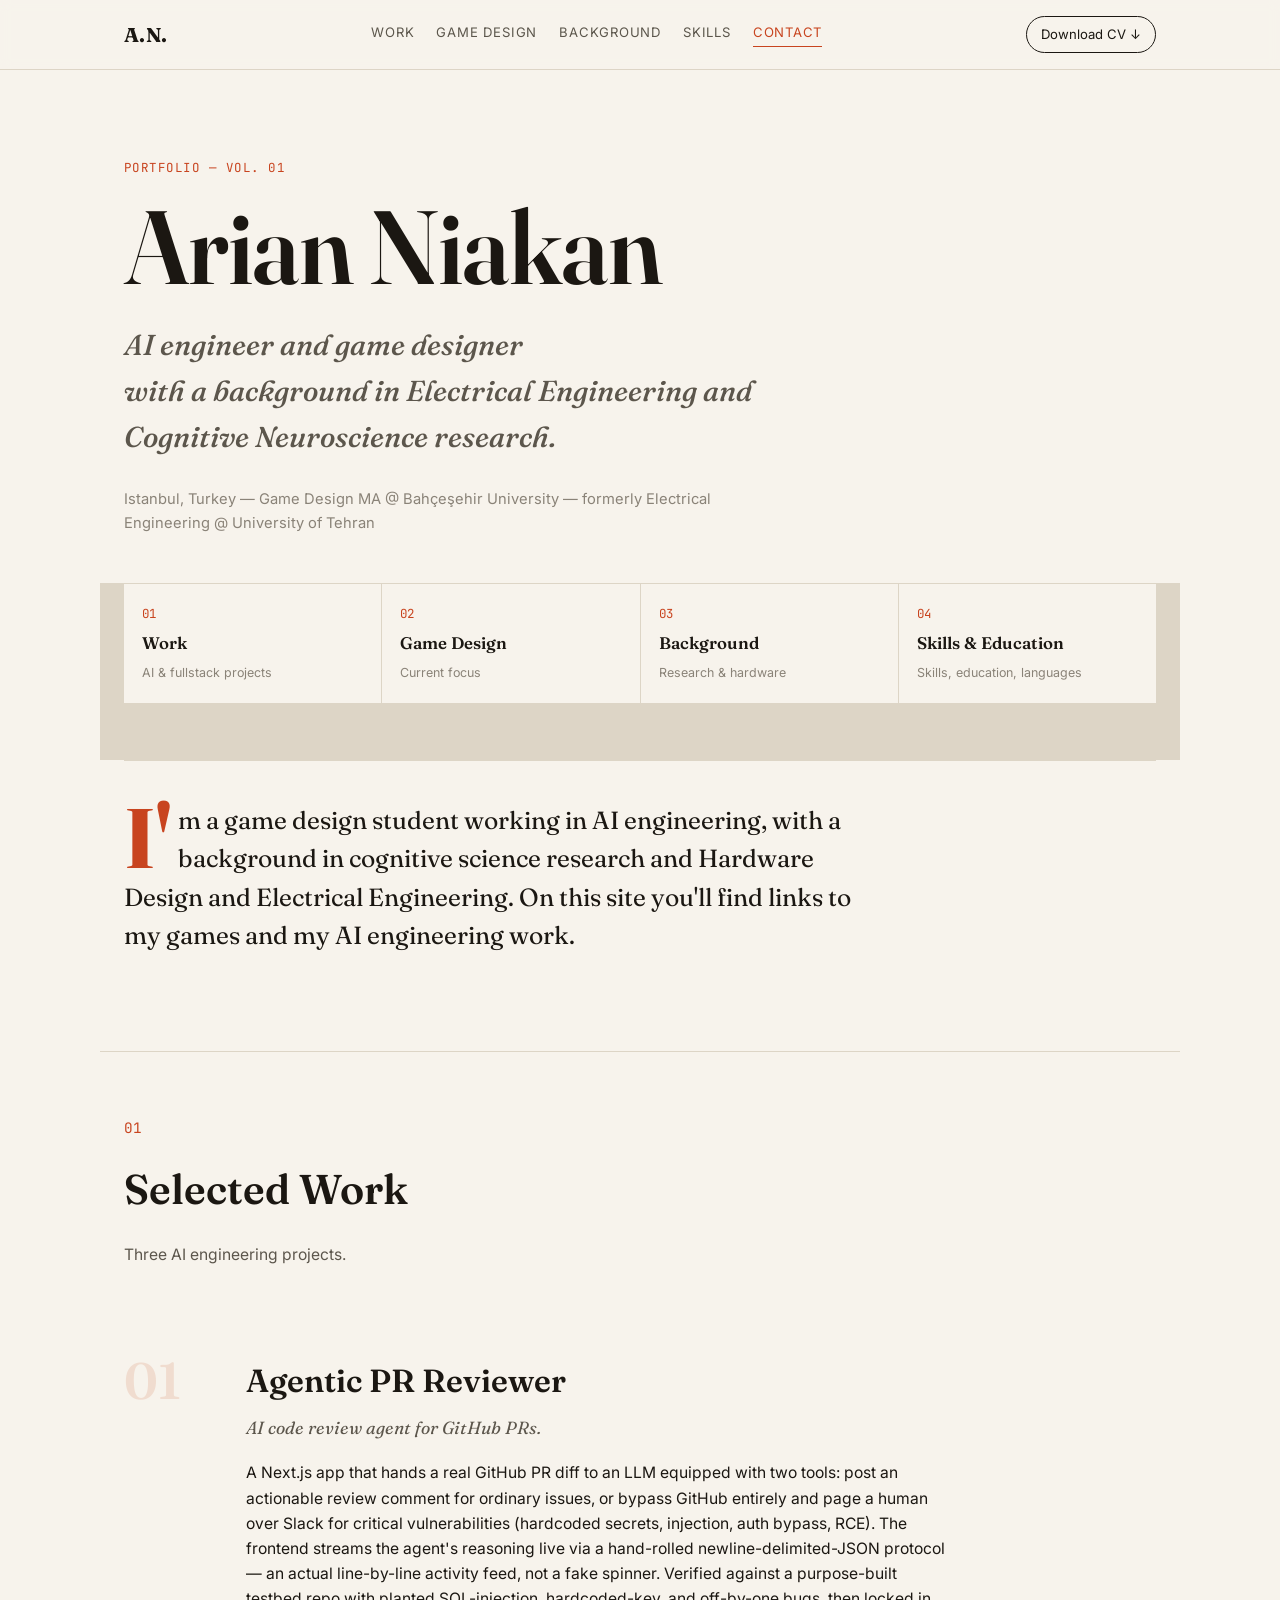
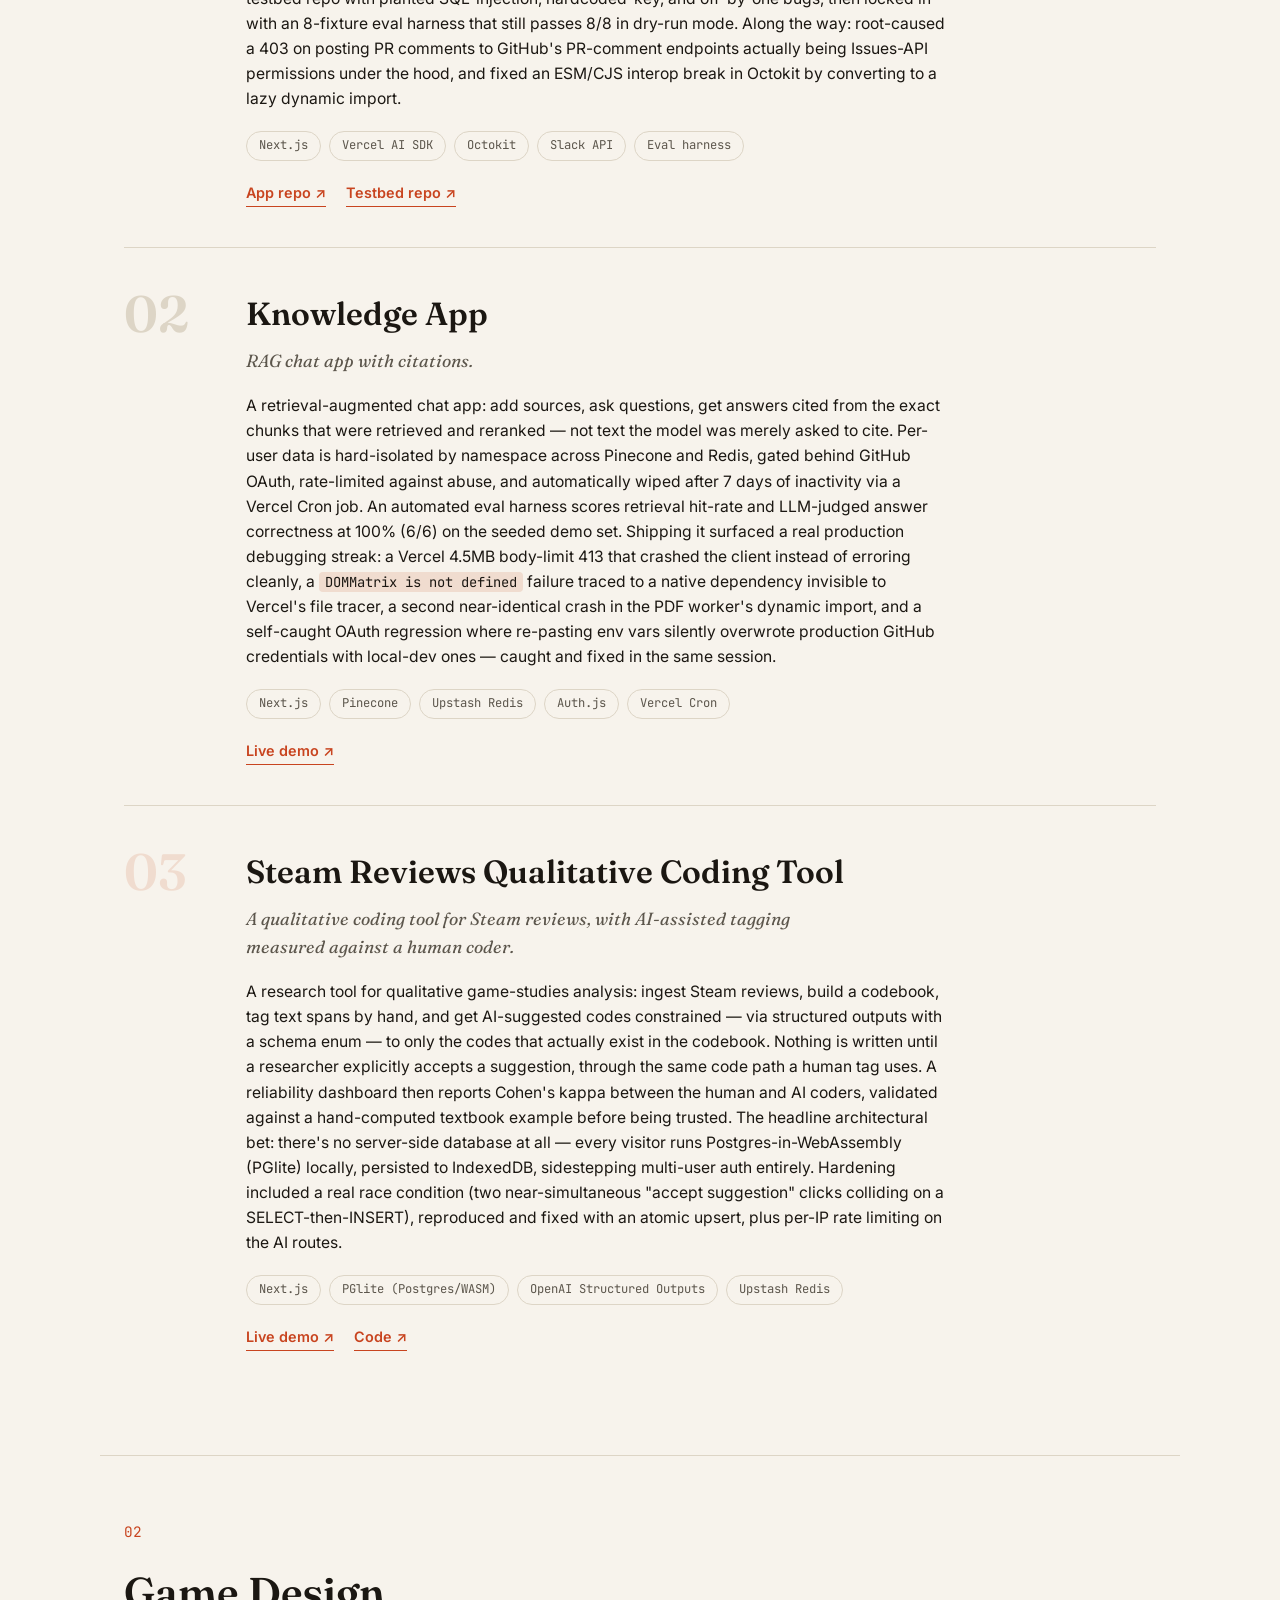
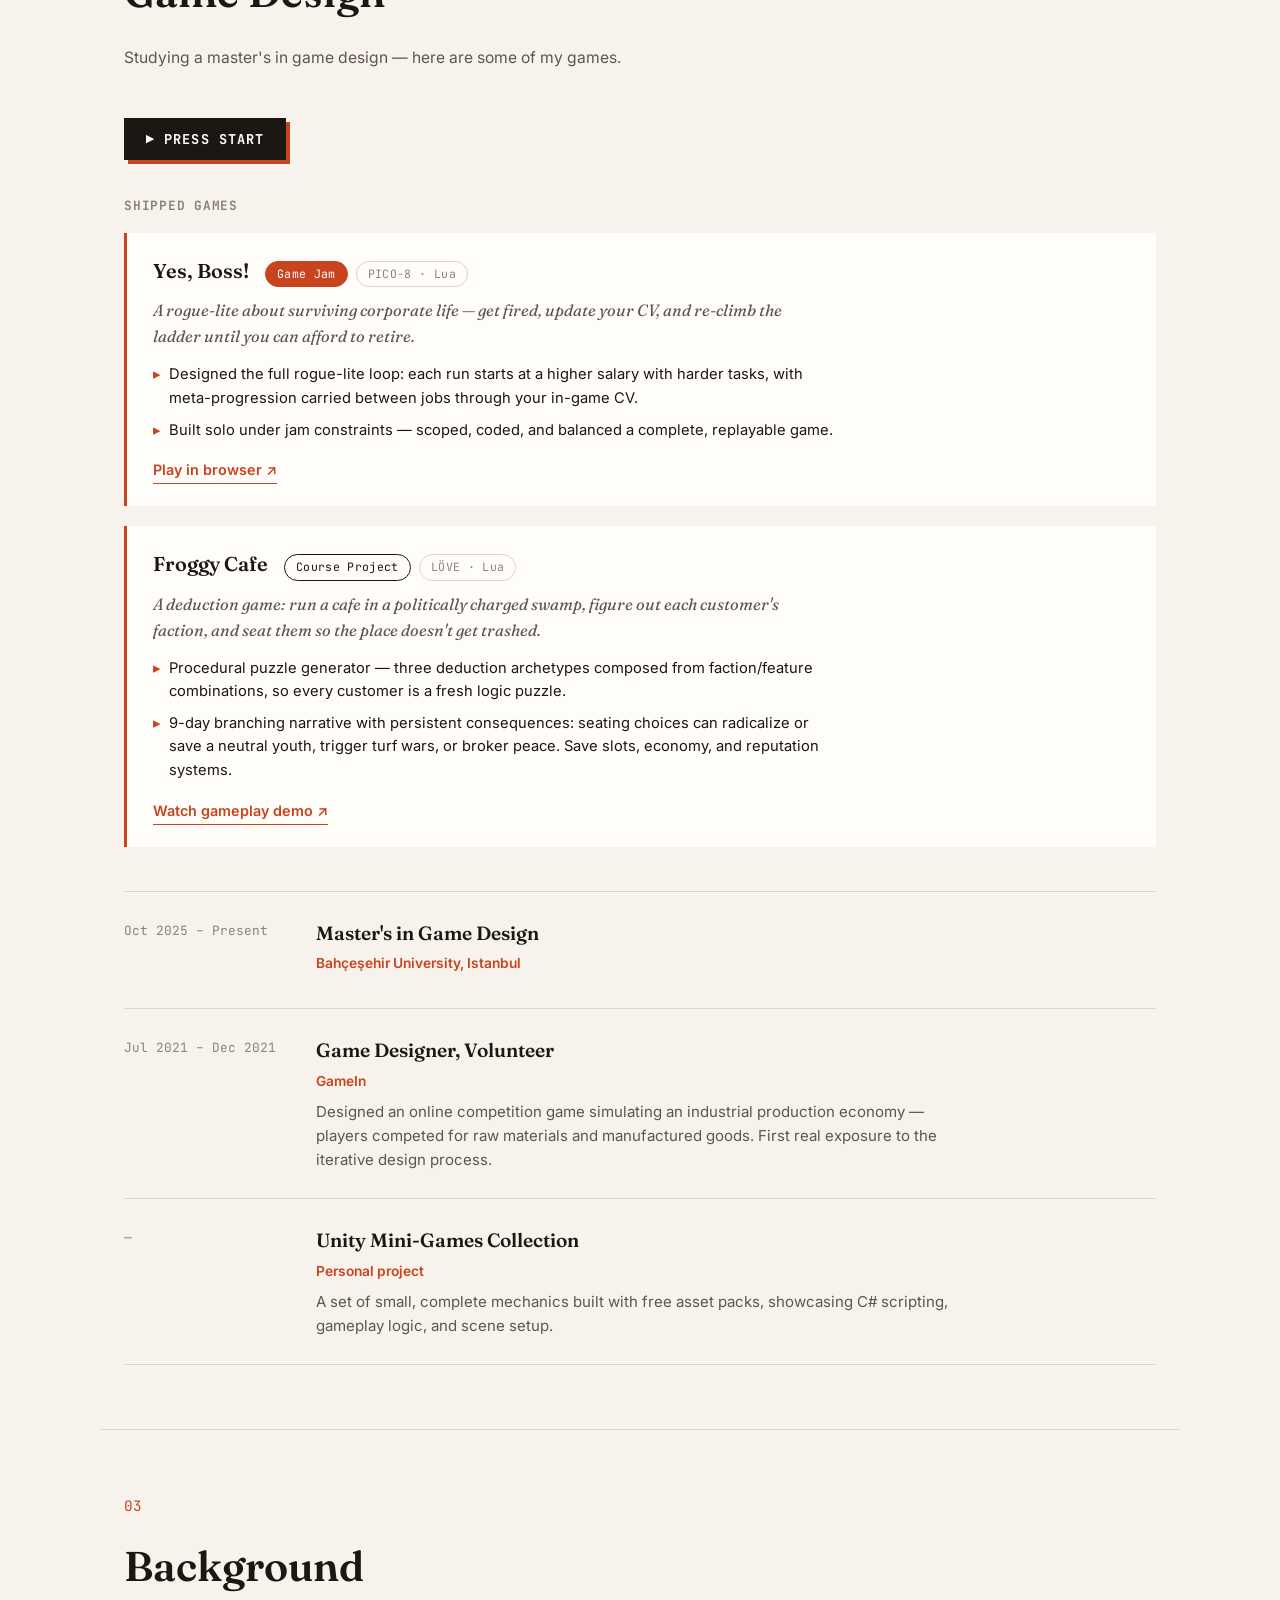
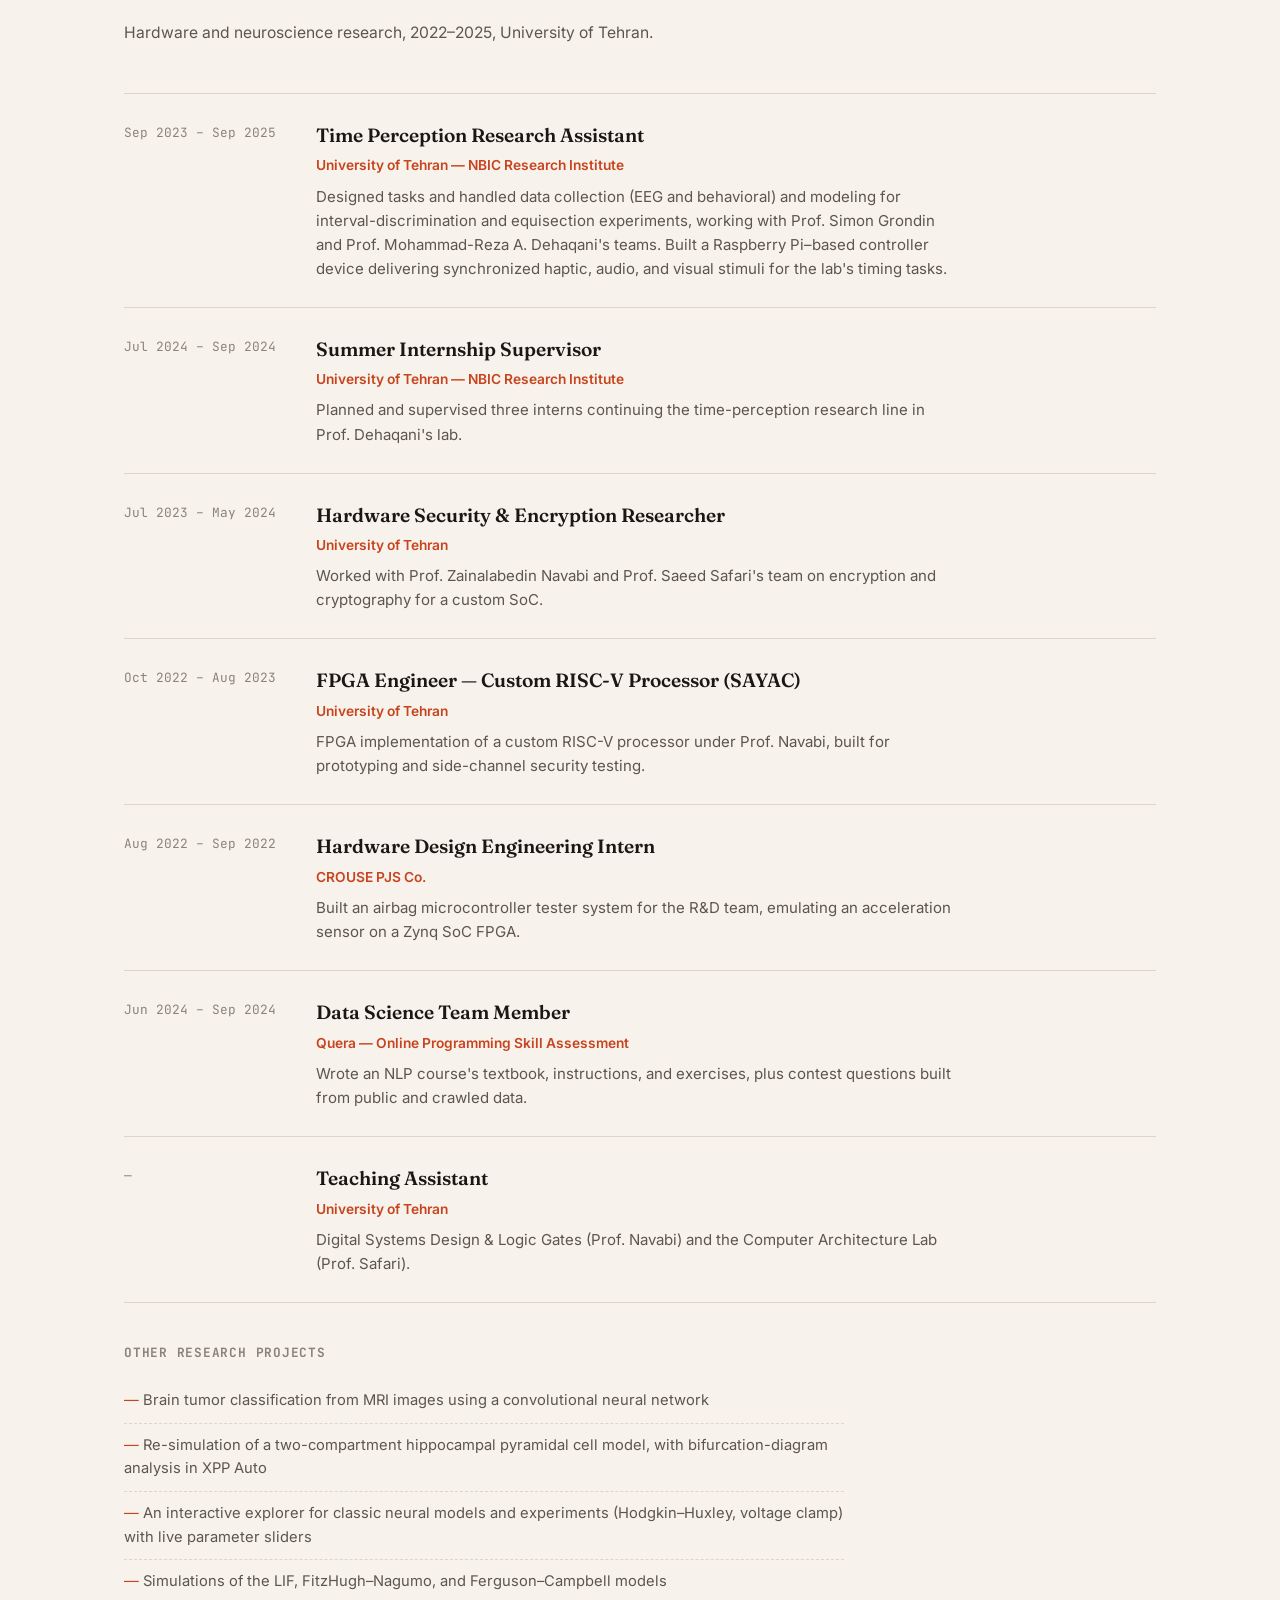
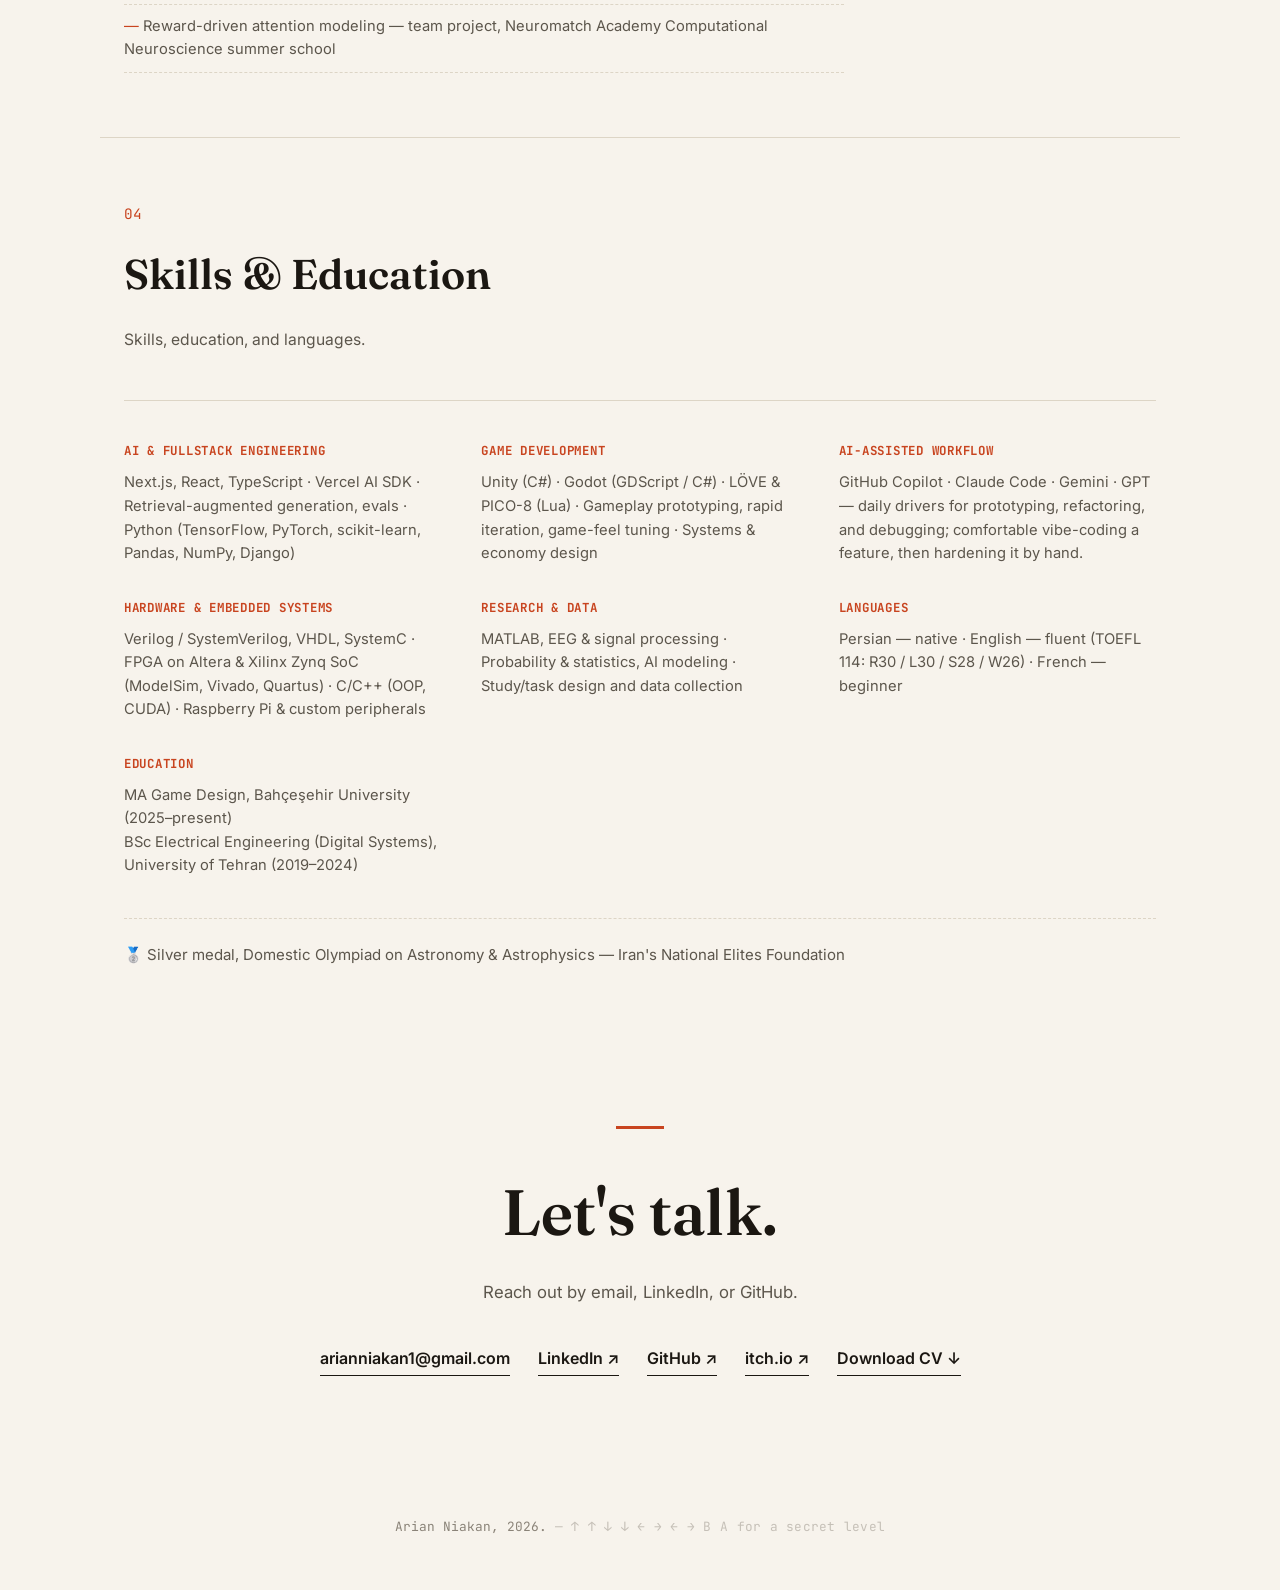
==== index.html @ 5a234e26 "Initial portfolio site Co-Authored-By: Claude Sonnet 5 <noreply@anthropic.com>" ====
<!DOCTYPE html>
<html lang="en">
<head>
<meta charset="UTF-8">
<meta name="viewport" content="width=device-width, initial-scale=1.0">
<title>Arian Niakan — Portfolio</title>
<meta name="description" content="Arian Niakan — AI application engineer, hardware &amp; neuroscience researcher, and game designer.">

<link rel="icon" type="image/png" sizes="32x32" href="assets/favicon-32.png">
<link rel="icon" type="image/png" sizes="512x512" href="assets/favicon-512.png">
<link rel="shortcut icon" href="assets/favicon.ico">
<link rel="apple-touch-icon" sizes="180x180" href="assets/apple-touch-icon.png">
<meta name="theme-color" content="#f7f3ec">

<meta property="og:type" content="website">
<meta property="og:title" content="Arian Niakan — Portfolio">
<meta property="og:description" content="Engineer, researcher, and game designer who ships things and measures whether they actually work.">
<meta property="og:image" content="assets/og-image.png">
<meta property="og:image:width" content="1200">
<meta property="og:image:height" content="630">
<meta name="twitter:card" content="summary_large_image">
<meta name="twitter:title" content="Arian Niakan — Portfolio">
<meta name="twitter:description" content="Engineer, researcher, and game designer who ships things and measures whether they actually work.">
<meta name="twitter:image" content="assets/og-image.png">

<link rel="preconnect" href="https://fonts.googleapis.com">
<link rel="preconnect" href="https://fonts.gstatic.com" crossorigin>
<link href="https://fonts.googleapis.com/css2?family=Fraunces:ital,opsz,wght@0,9..144,400;0,9..144,500;0,9..144,600;0,9..144,700;1,9..144,500&family=Inter:wght@400;500;600;700&family=JetBrains+Mono:wght@400;500&display=swap" rel="stylesheet">
<link rel="stylesheet" href="css/style.css">
</head>
<body>

<div class="progress-bar" id="progressBar"></div>

<header class="masthead">
  <div class="masthead-inner">
    <a href="#top" class="masthead-mark">A.N.</a>
    <nav class="masthead-nav" id="siteNav">
      <a href="#work" data-nav>Work</a>
      <a href="#play" data-nav>Game Design</a>
      <a href="#dispatches" data-nav>Background</a>
      <a href="#index" data-nav>Skills</a>
      <a href="#contact" data-nav>Contact</a>
    </nav>
    <a class="masthead-cv" href="assets/Arian_Niakan_CV.pdf" target="_blank" rel="noopener">Download CV ↓</a>
    <button class="nav-toggle" id="navToggle" aria-label="Open menu" aria-expanded="false" aria-controls="mobileNav">
      <span></span><span></span><span></span>
    </button>
  </div>
</header>

<nav class="mobile-nav" id="mobileNav">
  <a href="#work" data-nav data-mobile-nav><span class="mobile-nav-num">01</span> Work</a>
  <a href="#play" data-nav data-mobile-nav><span class="mobile-nav-num">02</span> Game Design</a>
  <a href="#dispatches" data-nav data-mobile-nav><span class="mobile-nav-num">03</span> Background</a>
  <a href="#index" data-nav data-mobile-nav><span class="mobile-nav-num">04</span> Skills</a>
  <a href="#contact" data-nav data-mobile-nav><span class="mobile-nav-num">05</span> Contact</a>
  <a href="assets/Arian_Niakan_CV.pdf" target="_blank" rel="noopener" class="mobile-nav-cv">Download CV ↓</a>
</nav>
<div class="mobile-nav-scrim" id="mobileNavScrim"></div>

<main id="top">

  <!-- HERO -->
  <section class="hero">
    <p class="eyebrow">Portfolio — Vol. 01</p>
    <h1 class="hero-title">Arian&nbsp;Niakan</h1>
    <p class="hero-dek">AI engineer and game designer<br class="br-desktop"> with a background in Electrical Engineering and Cognitive Neuroscience research.</p>
    <p class="hero-meta">Istanbul, Turkey — Game Design MA @ Bahçeşehir University — formerly Electrical Engineering @ University of Tehran</p>
  </section>

  <!-- CONTENTS -->
  <nav class="contents" aria-label="Table of contents">
    <a href="#work" class="contents-item" data-nav>
      <span class="contents-num">01</span>
      <span class="contents-label">Work</span>
      <span class="contents-page">AI &amp; fullstack projects</span>
    </a>
    <a href="#play" class="contents-item" data-nav>
      <span class="contents-num">02</span>
      <span class="contents-label">Game Design</span>
      <span class="contents-page">Current focus</span>
    </a>
    <a href="#dispatches" class="contents-item" data-nav>
      <span class="contents-num">03</span>
      <span class="contents-label">Background</span>
      <span class="contents-page">Research &amp; hardware</span>
    </a>
    <a href="#index" class="contents-item" data-nav>
      <span class="contents-num">04</span>
      <span class="contents-label">Skills &amp; Education</span>
      <span class="contents-page">Skills, education, languages</span>
    </a>
  </nav>

  <!-- EDITOR'S NOTE -->
  <section class="letter">
    <div class="letter-rule"></div>
    <p class="letter-drop">I'm a game design student working in AI engineering, with a background in cognitive science research and Hardware Design and Electrical Engineering. On this site you'll find links to my games and my AI engineering work.</p>
  </section>

  <!-- FEATURED WORK -->
  <section id="work" class="section">
    <div class="section-head">
      <span class="section-num">01</span>
      <h2 class="section-title">Selected Work</h2>
      <p class="section-sub">Three AI engineering projects.</p>
    </div>

    <article class="feature">
      <div class="feature-index">01</div>
      <div class="feature-body">
        <h3 class="feature-title">Agentic PR Reviewer</h3>
        <p class="feature-dek">AI code review agent for GitHub PRs.</p>
        <p class="feature-text">A Next.js app that hands a real GitHub PR diff to an LLM equipped with two tools: post an actionable review comment for ordinary issues, or bypass GitHub entirely and page a human over Slack for critical vulnerabilities (hardcoded secrets, injection, auth bypass, RCE). The frontend streams the agent's reasoning live via a hand-rolled newline-delimited-JSON protocol — an actual line-by-line activity feed, not a fake spinner. Verified against a purpose-built testbed repo with planted SQL-injection, hardcoded-key, and off-by-one bugs, then locked in with an 8-fixture eval harness that still passes 8/8 in dry-run mode. Along the way: root-caused a 403 on posting PR comments to GitHub's PR-comment endpoints actually being Issues-API permissions under the hood, and fixed an ESM/CJS interop break in Octokit by converting to a lazy dynamic import.</p>
        <ul class="feature-tags">
          <li>Next.js</li><li>Vercel AI SDK</li><li>Octokit</li><li>Slack API</li><li>Eval harness</li>
        </ul>
        <div class="feature-links">
          <a href="https://github.com/arianniakan/Agentic-PR-reviewer" target="_blank" rel="noopener">App repo ↗</a>
          <a href="https://github.com/arianniakan/pr-reviewer-testbed" target="_blank" rel="noopener">Testbed repo ↗</a>
        </div>
      </div>
    </article>

    <article class="feature feature--alt">
      <div class="feature-index">02</div>
      <div class="feature-body">
        <h3 class="feature-title">Knowledge App</h3>
        <p class="feature-dek">RAG chat app with citations.</p>
        <p class="feature-text">A retrieval-augmented chat app: add sources, ask questions, get answers cited from the exact chunks that were retrieved and reranked — not text the model was merely asked to cite. Per-user data is hard-isolated by namespace across Pinecone and Redis, gated behind GitHub OAuth, rate-limited against abuse, and automatically wiped after 7 days of inactivity via a Vercel Cron job. An automated eval harness scores retrieval hit-rate and LLM-judged answer correctness at 100% (6/6) on the seeded demo set. Shipping it surfaced a real production debugging streak: a Vercel 4.5MB body-limit 413 that crashed the client instead of erroring cleanly, a <code>DOMMatrix is not defined</code> failure traced to a native dependency invisible to Vercel's file tracer, a second near-identical crash in the PDF worker's dynamic import, and a self-caught OAuth regression where re-pasting env vars silently overwrote production GitHub credentials with local-dev ones — caught and fixed in the same session.</p>
        <ul class="feature-tags">
          <li>Next.js</li><li>Pinecone</li><li>Upstash Redis</li><li>Auth.js</li><li>Vercel Cron</li>
        </ul>
        <div class="feature-links">
          <a href="https://knowledge-app-vert.vercel.app" target="_blank" rel="noopener">Live demo ↗</a>
        </div>
      </div>
    </article>

    <article class="feature">
      <div class="feature-index">03</div>
      <div class="feature-body">
        <h3 class="feature-title">Steam Reviews Qualitative Coding Tool</h3>
        <p class="feature-dek">A qualitative coding tool for Steam reviews, with AI-assisted tagging measured against a human coder.</p>
        <p class="feature-text">A research tool for qualitative game-studies analysis: ingest Steam reviews, build a codebook, tag text spans by hand, and get AI-suggested codes constrained — via structured outputs with a schema enum — to only the codes that actually exist in the codebook. Nothing is written until a researcher explicitly accepts a suggestion, through the same code path a human tag uses. A reliability dashboard then reports Cohen's kappa between the human and AI coders, validated against a hand-computed textbook example before being trusted. The headline architectural bet: there's no server-side database at all — every visitor runs Postgres-in-WebAssembly (PGlite) locally, persisted to IndexedDB, sidestepping multi-user auth entirely. Hardening included a real race condition (two near-simultaneous "accept suggestion" clicks colliding on a SELECT-then-INSERT), reproduced and fixed with an atomic upsert, plus per-IP rate limiting on the AI routes.</p>
        <ul class="feature-tags">
          <li>Next.js</li><li>PGlite (Postgres/WASM)</li><li>OpenAI Structured Outputs</li><li>Upstash Redis</li>
        </ul>
        <div class="feature-links">
          <a href="https://steam-review-coding-tool.vercel.app" target="_blank" rel="noopener">Live demo ↗</a>
          <a href="https://github.com/arianniakan/Steam_Review_Coding_Tool" target="_blank" rel="noopener">Code ↗</a>
        </div>
      </div>
    </article>
  </section>

  <!-- PLAY: GAME DESIGN -->
  <section id="play" class="section">
    <div class="section-head">
      <span class="section-num">02</span>
      <h2 class="section-title">Game Design</h2>
      <p class="section-sub">Studying a master's in game design — here are some of my games.</p>
    </div>

    <button type="button" class="press-start-btn" id="pressStartBtn">▶ Press Start</button>

    <div class="side-projects" style="margin-top:0; margin-bottom: 44px;">
      <h4>Shipped games</h4>

      <div class="game-card">
        <div class="game-card-head">
          <h3>Yes, Boss!</h3>
          <ul class="game-tags">
            <li class="game-tag--jam">Game Jam</li>
            <li>PICO-8 · Lua</li>
          </ul>
        </div>
        <p class="game-pitch">A rogue-lite about surviving corporate life — get fired, update your CV, and re-climb the ladder until you can afford to retire.</p>
        <ul class="game-points">
          <li>Designed the full rogue-lite loop: each run starts at a higher salary with harder tasks, with meta-progression carried between jobs through your in-game CV.</li>
          <li>Built solo under jam constraints — scoped, coded, and balanced a complete, replayable game.</li>
        </ul>
        <div class="feature-links">
          <a href="https://wild-hair-pirates.itch.io/yes-boss" target="_blank" rel="noopener">Play in browser ↗</a>
        </div>
      </div>

      <div class="game-card">
        <div class="game-card-head">
          <h3>Froggy Cafe</h3>
          <ul class="game-tags">
            <li class="game-tag--course">Course Project</li>
            <li>LÖVE · Lua</li>
          </ul>
        </div>
        <p class="game-pitch">A deduction game: run a cafe in a politically charged swamp, figure out each customer's faction, and seat them so the place doesn't get trashed.</p>
        <ul class="game-points">
          <li>Procedural puzzle generator — three deduction archetypes composed from faction/feature combinations, so every customer is a fresh logic puzzle.</li>
          <li>9-day branching narrative with persistent consequences: seating choices can radicalize or save a neutral youth, trigger turf wars, or broker peace. Save slots, economy, and reputation systems.</li>
        </ul>
        <div class="feature-links">
          <a href="https://drive.google.com/drive/folders/1_nYEO2grCD4mlRgOrEWZgYkTi0a9-DWY" target="_blank" rel="noopener">Watch gameplay demo ↗</a>
        </div>
      </div>
    </div>

    <ul class="dispatch-list">
      <li class="dispatch">
        <div class="dispatch-when">Oct 2025 – Present</div>
        <div class="dispatch-body">
          <h3>Master's in Game Design</h3>
          <p class="dispatch-org">Bahçeşehir University, Istanbul</p>
        </div>
      </li>
      <li class="dispatch">
        <div class="dispatch-when">Jul 2021 – Dec 2021</div>
        <div class="dispatch-body">
          <h3>Game Designer, Volunteer</h3>
          <p class="dispatch-org">GameIn</p>
          <p>Designed an online competition game simulating an industrial production economy — players competed for raw materials and manufactured goods. First real exposure to the iterative design process.</p>
        </div>
      </li>
      <li class="dispatch">
        <div class="dispatch-when">—</div>
        <div class="dispatch-body">
          <h3>Unity Mini-Games Collection</h3>
          <p class="dispatch-org">Personal project</p>
          <p>A set of small, complete mechanics built with free asset packs, showcasing C# scripting, gameplay logic, and scene setup.</p>
        </div>
      </li>
    </ul>
  </section>

  <!-- DISPATCHES: RESEARCH & HARDWARE (background) -->
  <section id="dispatches" class="section">
    <div class="section-head">
      <span class="section-num">03</span>
      <h2 class="section-title">Background</h2>
      <p class="section-sub">Hardware and neuroscience research, 2022–2025, University of Tehran.</p>
    </div>

    <ul class="dispatch-list">
      <li class="dispatch">
        <div class="dispatch-when">Sep 2023 – Sep 2025</div>
        <div class="dispatch-body">
          <h3>Time Perception Research Assistant</h3>
          <p class="dispatch-org">University of Tehran — NBIC Research Institute</p>
          <p>Designed tasks and handled data collection (EEG and behavioral) and modeling for interval-discrimination and equisection experiments, working with Prof. Simon Grondin and Prof. Mohammad-Reza A. Dehaqani's teams. Built a Raspberry Pi–based controller device delivering synchronized haptic, audio, and visual stimuli for the lab's timing tasks.</p>
        </div>
      </li>
      <li class="dispatch">
        <div class="dispatch-when">Jul 2024 – Sep 2024</div>
        <div class="dispatch-body">
          <h3>Summer Internship Supervisor</h3>
          <p class="dispatch-org">University of Tehran — NBIC Research Institute</p>
          <p>Planned and supervised three interns continuing the time-perception research line in Prof. Dehaqani's lab.</p>
        </div>
      </li>
      <li class="dispatch">
        <div class="dispatch-when">Jul 2023 – May 2024</div>
        <div class="dispatch-body">
          <h3>Hardware Security &amp; Encryption Researcher</h3>
          <p class="dispatch-org">University of Tehran</p>
          <p>Worked with Prof. Zainalabedin Navabi and Prof. Saeed Safari's team on encryption and cryptography for a custom SoC.</p>
        </div>
      </li>
      <li class="dispatch">
        <div class="dispatch-when">Oct 2022 – Aug 2023</div>
        <div class="dispatch-body">
          <h3>FPGA Engineer — Custom RISC-V Processor (SAYAC)</h3>
          <p class="dispatch-org">University of Tehran</p>
          <p>FPGA implementation of a custom RISC-V processor under Prof. Navabi, built for prototyping and side-channel security testing.</p>
        </div>
      </li>
      <li class="dispatch">
        <div class="dispatch-when">Aug 2022 – Sep 2022</div>
        <div class="dispatch-body">
          <h3>Hardware Design Engineering Intern</h3>
          <p class="dispatch-org">CROUSE PJS Co.</p>
          <p>Built an airbag microcontroller tester system for the R&amp;D team, emulating an acceleration sensor on a Zynq SoC FPGA.</p>
        </div>
      </li>
      <li class="dispatch">
        <div class="dispatch-when">Jun 2024 – Sep 2024</div>
        <div class="dispatch-body">
          <h3>Data Science Team Member</h3>
          <p class="dispatch-org">Quera — Online Programming Skill Assessment</p>
          <p>Wrote an NLP course's textbook, instructions, and exercises, plus contest questions built from public and crawled data.</p>
        </div>
      </li>
      <li class="dispatch">
        <div class="dispatch-when">—</div>
        <div class="dispatch-body">
          <h3>Teaching Assistant</h3>
          <p class="dispatch-org">University of Tehran</p>
          <p>Digital Systems Design &amp; Logic Gates (Prof. Navabi) and the Computer Architecture Lab (Prof. Safari).</p>
        </div>
      </li>
    </ul>

    <div class="side-projects">
      <h4>Other research projects</h4>
      <ul class="side-list">
        <li>Brain tumor classification from MRI images using a convolutional neural network</li>
        <li>Re-simulation of a two-compartment hippocampal pyramidal cell model, with bifurcation-diagram analysis in XPP Auto</li>
        <li>An interactive explorer for classic neural models and experiments (Hodgkin–Huxley, voltage clamp) with live parameter sliders</li>
        <li>Simulations of the LIF, FitzHugh–Nagumo, and Ferguson–Campbell models</li>
        <li>Reward-driven attention modeling — team project, Neuromatch Academy Computational Neuroscience summer school</li>
      </ul>
    </div>
  </section>

  <!-- INDEX: SKILLS -->
  <section id="index" class="section">
    <div class="section-head">
      <span class="section-num">04</span>
      <h2 class="section-title">Skills &amp; Education</h2>
      <p class="section-sub">Skills, education, and languages.</p>
    </div>

    <div class="index-grid">
      <div class="index-col">
        <h4>AI &amp; Fullstack Engineering</h4>
        <p>Next.js, React, TypeScript · Vercel AI SDK · Retrieval-augmented generation, evals · Python (TensorFlow, PyTorch, scikit-learn, Pandas, NumPy, Django)</p>
      </div>
      <div class="index-col">
        <h4>Game Development</h4>
        <p>Unity (C#) · Godot (GDScript / C#) · LÖVE &amp; PICO-8 (Lua) · Gameplay prototyping, rapid iteration, game-feel tuning · Systems &amp; economy design</p>
      </div>
      <div class="index-col">
        <h4>AI-Assisted Workflow</h4>
        <p>GitHub Copilot · Claude Code · Gemini · GPT — daily drivers for prototyping, refactoring, and debugging; comfortable vibe-coding a feature, then hardening it by hand.</p>
      </div>
      <div class="index-col">
        <h4>Hardware &amp; Embedded Systems</h4>
        <p>Verilog / SystemVerilog, VHDL, SystemC · FPGA on Altera &amp; Xilinx Zynq SoC (ModelSim, Vivado, Quartus) · C/C++ (OOP, CUDA) · Raspberry Pi &amp; custom peripherals</p>
      </div>
      <div class="index-col">
        <h4>Research &amp; Data</h4>
        <p>MATLAB, EEG &amp; signal processing · Probability &amp; statistics, AI modeling · Study/task design and data collection</p>
      </div>
      <div class="index-col">
        <h4>Languages</h4>
        <p>Persian — native · English — fluent (TOEFL 114: R30 / L30 / S28 / W26) · French — beginner</p>
      </div>
      <div class="index-col">
        <h4>Education</h4>
        <p>MA Game Design, Bahçeşehir University (2025–present)<br>BSc Electrical Engineering (Digital Systems), University of Tehran (2019–2024)</p>
      </div>
    </div>

    <p class="award">🥈 Silver medal, Domestic Olympiad on Astronomy &amp; Astrophysics — Iran's National Elites Foundation</p>
  </section>

  <!-- CONTACT -->
  <section id="contact" class="contact">
    <div class="contact-rule"></div>
    <h2 class="contact-title">Let's talk.</h2>
    <p class="contact-text">Reach out by email, LinkedIn, or GitHub.</p>
    <div class="contact-links">
      <a href="mailto:arianniakan1@gmail.com">arianniakan1@gmail.com</a>
      <a href="https://www.linkedin.com/in/arian-niakan-b16794186/" target="_blank" rel="noopener">LinkedIn ↗</a>
      <a href="https://github.com/arianniakan" target="_blank" rel="noopener">GitHub ↗</a>
      <a href="https://wild-hair-pirates.itch.io" target="_blank" rel="noopener">itch.io ↗</a>
      <a href="assets/Arian_Niakan_CV.pdf" target="_blank" rel="noopener">Download CV ↓</a>
    </div>
  </section>

</main>

<footer class="footer">
  <p>Arian Niakan, 2026. <span class="footer-hint">— ↑ ↑ ↓ ↓ ← → ← → B A for a secret level</span></p>
</footer>

<div class="konami-overlay" id="konamiOverlay" hidden>
  <div class="konami-panel">
    <button type="button" class="konami-close" id="konamiClose" aria-label="Close">✕</button>
    <p class="konami-eyebrow">// SECRET LEVEL UNLOCKED</p>
    <h3 class="konami-title">Yes, Boss! <span class="konami-title-sub">(the browser tab version)</span></h3>
    <canvas id="konamiCanvas" width="480" height="220"></canvas>
    <div class="konami-hud">
      <span id="konamiScore">Score: 0</span>
      <span class="konami-instructions">Space / ↑ to jump — Esc to close</span>
    </div>
  </div>
</div>

<script src="js/script.js"></script>
</body>
</html>
---- css/style.css ----
/* ---------- Design tokens ---------- */
:root {
  --bg: #f7f3ec;
  --bg-raised: #fffdf9;
  --ink: #1b1712;
  --ink-soft: #5c564c;
  --ink-faint: #8a8378;
  --accent: #c8441f;
  --accent-soft: #f0dccf;
  --rule: #ddd5c6;

  --serif: 'Fraunces', Georgia, serif;
  --sans: 'Inter', -apple-system, BlinkMacSystemFont, sans-serif;
  --mono: 'JetBrains Mono', 'SFMono-Regular', Menlo, monospace;

  --max: 1080px;
}

* { box-sizing: border-box; }

html { scroll-behavior: smooth; }

body {
  margin: 0;
  background: var(--bg);
  color: var(--ink);
  font-family: var(--sans);
  font-size: 16px;
  line-height: 1.6;
  -webkit-font-smoothing: antialiased;
}

a { color: inherit; }

ul { list-style: none; margin: 0; padding: 0; }

img { max-width: 100%; }

.progress-bar {
  position: fixed;
  top: 0; left: 0;
  height: 3px;
  width: 0%;
  background: var(--accent);
  z-index: 1000;
  transition: width 0.1s linear;
}

/* ---------- Masthead / nav ---------- */
.masthead {
  position: sticky;
  top: 0;
  z-index: 100;
  background: rgba(247, 243, 236, 0.92);
  backdrop-filter: blur(6px);
  border-bottom: 1px solid var(--rule);
}

.masthead-inner {
  max-width: var(--max);
  margin: 0 auto;
  padding: 16px 24px;
  display: flex;
  align-items: center;
  gap: 24px;
}

.masthead-mark {
  font-family: var(--serif);
  font-weight: 700;
  font-size: 1.25rem;
  text-decoration: none;
  letter-spacing: 0.02em;
}

.masthead-nav {
  display: flex;
  gap: 22px;
  flex: 1;
  justify-content: center;
}

.masthead-nav a {
  text-decoration: none;
  font-size: 0.82rem;
  letter-spacing: 0.06em;
  text-transform: uppercase;
  color: var(--ink-soft);
  padding-bottom: 3px;
  border-bottom: 1px solid transparent;
  transition: color 0.15s ease, border-color 0.15s ease;
}

.masthead-nav a:hover,
.masthead-nav a.active {
  color: var(--accent);
  border-color: var(--accent);
}

.masthead-cv {
  font-size: 0.82rem;
  text-decoration: none;
  white-space: nowrap;
  border: 1px solid var(--ink);
  padding: 7px 14px;
  border-radius: 999px;
  transition: background 0.15s ease, color 0.15s ease, border-color 0.15s ease;
}

.masthead-cv:hover {
  background: var(--accent);
  border-color: var(--accent);
  color: #fff;
}

/* ---------- Mobile nav toggle ---------- */
.nav-toggle {
  display: none;
  flex-direction: column;
  justify-content: center;
  align-items: center;
  gap: 5px;
  width: 38px;
  height: 38px;
  background: none;
  border: 1px solid var(--rule);
  border-radius: 50%;
  cursor: pointer;
  padding: 0;
  flex-shrink: 0;
}

.nav-toggle span {
  display: block;
  width: 16px;
  height: 1.5px;
  background: var(--ink);
  transition: transform 0.25s ease, opacity 0.25s ease;
}

.nav-toggle[aria-expanded="true"] span:nth-child(1) {
  transform: translateY(6.5px) rotate(45deg);
}
.nav-toggle[aria-expanded="true"] span:nth-child(2) {
  opacity: 0;
}
.nav-toggle[aria-expanded="true"] span:nth-child(3) {
  transform: translateY(-6.5px) rotate(-45deg);
}

.mobile-nav {
  position: fixed;
  top: 0;
  right: 0;
  height: 100%;
  width: min(78vw, 320px);
  background: var(--bg-raised);
  border-left: 1px solid var(--rule);
  z-index: 200;
  display: flex;
  flex-direction: column;
  padding: 100px 32px 32px;
  gap: 6px;
  transform: translateX(100%);
  transition: transform 0.3s ease;
}

.mobile-nav.open { transform: translateX(0); }

.mobile-nav a {
  font-family: var(--serif);
  font-size: 1.4rem;
  font-weight: 600;
  text-decoration: none;
  color: var(--ink);
  padding: 12px 0;
  border-bottom: 1px solid var(--rule);
  display: flex;
  align-items: baseline;
  gap: 12px;
}

.mobile-nav-num {
  font-family: var(--mono);
  font-size: 0.85rem;
  color: var(--accent);
  font-weight: 400;
}

.mobile-nav-cv {
  margin-top: 20px;
  font-family: var(--sans) !important;
  font-size: 0.9rem !important;
  font-weight: 600;
  border: 1px solid var(--ink) !important;
  border-radius: 999px;
  text-align: center;
  padding: 10px !important;
  color: var(--ink);
}

.mobile-nav-scrim {
  position: fixed;
  inset: 0;
  background: rgba(27, 23, 18, 0.35);
  z-index: 150;
  opacity: 0;
  pointer-events: none;
  transition: opacity 0.3s ease;
}

.mobile-nav-scrim.open {
  opacity: 1;
  pointer-events: auto;
}

/* ---------- Contents strip ---------- */
.contents {
  max-width: var(--max);
  margin: 0 auto;
  padding: 0 24px 56px;
  display: grid;
  grid-template-columns: repeat(4, 1fr);
  gap: 1px;
  background: var(--rule);
  border-top: 1px solid var(--rule);
  border-bottom: 1px solid var(--rule);
}

.contents-item {
  background: var(--bg);
  text-decoration: none;
  color: var(--ink);
  padding: 20px 18px;
  display: flex;
  flex-direction: column;
  gap: 6px;
  transition: background 0.2s ease;
}

.contents-item:hover { background: var(--bg-raised); }

.contents-num {
  font-family: var(--mono);
  font-size: 0.78rem;
  color: var(--accent);
}

.contents-label {
  font-family: var(--serif);
  font-weight: 600;
  font-size: 1.05rem;
}

.contents-page {
  font-size: 0.78rem;
  color: var(--ink-faint);
}

/* ---------- Hero ---------- */
.hero {
  max-width: var(--max);
  margin: 0 auto;
  padding: 88px 24px 48px;
}

.eyebrow {
  font-family: var(--mono);
  font-size: 0.78rem;
  letter-spacing: 0.12em;
  text-transform: uppercase;
  color: var(--accent);
  margin: 0 0 18px;
}

.hero-title {
  font-family: var(--serif);
  font-weight: 600;
  font-size: clamp(3rem, 9vw, 6.5rem);
  line-height: 0.98;
  margin: 0 0 24px;
  letter-spacing: -0.01em;
}

.hero-dek {
  font-family: var(--serif);
  font-style: italic;
  font-weight: 500;
  font-size: clamp(1.25rem, 2.6vw, 1.8rem);
  color: var(--ink-soft);
  max-width: 640px;
  margin: 0 0 28px;
}

.hero-meta {
  font-size: 0.92rem;
  color: var(--ink-faint);
  margin: 0;
  max-width: 620px;
}

/* ---------- Editor's letter ---------- */
.letter {
  max-width: var(--max);
  margin: 0 auto;
  padding: 0 24px 72px;
}

.letter-rule {
  height: 1px;
  background: var(--rule);
  margin-bottom: 40px;
}

.letter-drop {
  font-family: var(--serif);
  font-size: clamp(1.2rem, 2vw, 1.55rem);
  line-height: 1.55;
  max-width: 760px;
  color: var(--ink);
}

.letter-drop::first-letter {
  font-size: 3.4em;
  font-weight: 700;
  float: left;
  line-height: 0.8;
  padding: 0.05em 0.08em 0 0;
  color: var(--accent);
}

/* ---------- Sections ---------- */
.section {
  max-width: var(--max);
  margin: 0 auto;
  padding: 64px 24px;
  border-top: 1px solid var(--rule);
}

.section-head {
  margin-bottom: 48px;
  display: flex;
  align-items: baseline;
  gap: 16px;
  flex-wrap: wrap;
}

.section-num {
  font-family: var(--mono);
  color: var(--accent);
  font-size: 0.9rem;
}

.section-title {
  font-family: var(--serif);
  font-weight: 600;
  font-size: clamp(1.8rem, 3.4vw, 2.6rem);
  margin: 0;
  flex-basis: 100%;
}

.section-sub {
  font-size: 0.98rem;
  color: var(--ink-soft);
  max-width: 640px;
  margin: 4px 0 0;
}

/* ---------- Feature articles ---------- */
.feature {
  display: grid;
  grid-template-columns: 90px 1fr;
  gap: 8px 32px;
  padding: 40px 0;
  border-bottom: 1px solid var(--rule);
}

.feature:last-child { border-bottom: none; }

.feature-index {
  font-family: var(--serif);
  font-size: 3.2rem;
  font-weight: 600;
  color: var(--accent-soft);
  line-height: 1;
}

.feature--alt .feature-index { color: var(--rule); }

.feature-title {
  font-family: var(--serif);
  font-weight: 600;
  font-size: clamp(1.5rem, 2.6vw, 2rem);
  margin: 0 0 8px;
}

.feature-dek {
  font-family: var(--serif);
  font-style: italic;
  color: var(--ink-soft);
  font-size: 1.1rem;
  margin: 0 0 18px;
  max-width: 620px;
}

.feature-text {
  max-width: 700px;
  margin: 0 0 20px;
  color: var(--ink);
  font-size: 0.98rem;
}

.feature-text code {
  font-family: var(--mono);
  background: var(--accent-soft);
  padding: 1px 6px;
  border-radius: 4px;
  font-size: 0.88em;
}

.feature-tags {
  display: flex;
  flex-wrap: wrap;
  gap: 8px;
  margin-bottom: 20px;
}

.feature-tags li {
  font-family: var(--mono);
  font-size: 0.76rem;
  border: 1px solid var(--rule);
  border-radius: 999px;
  padding: 4px 12px;
  color: var(--ink-soft);
}

.feature-links {
  display: flex;
  gap: 20px;
}

.feature-links a {
  text-decoration: none;
  font-weight: 600;
  font-size: 0.9rem;
  color: var(--accent);
  border-bottom: 1px solid var(--accent);
  padding-bottom: 2px;
}

.feature-links a:hover { opacity: 0.7; }

/* ---------- Dispatch list ---------- */
.dispatch-list { border-top: 1px solid var(--rule); }

.dispatch {
  display: grid;
  grid-template-columns: 160px 1fr;
  gap: 8px 32px;
  padding: 26px 0;
  border-bottom: 1px solid var(--rule);
}

.dispatch-when {
  font-family: var(--mono);
  font-size: 0.8rem;
  color: var(--ink-faint);
  padding-top: 3px;
}

.dispatch-body h3 {
  font-family: var(--serif);
  font-size: 1.2rem;
  font-weight: 600;
  margin: 0 0 4px;
}

.dispatch-org {
  font-size: 0.86rem;
  color: var(--accent);
  margin: 0 0 8px;
  font-weight: 600;
}

.dispatch-body p:not(.dispatch-org) {
  margin: 0;
  color: var(--ink-soft);
  font-size: 0.94rem;
  max-width: 640px;
}

/* ---------- Game cards ---------- */
.game-card {
  border-left: 3px solid var(--accent);
  background: var(--bg-raised);
  padding: 22px 26px;
  margin-bottom: 20px;
}

.game-card-head {
  display: flex;
  align-items: baseline;
  flex-wrap: wrap;
  gap: 10px 16px;
  margin-bottom: 10px;
}

.game-card-head h3 {
  font-family: var(--serif);
  font-size: 1.25rem;
  font-weight: 600;
  margin: 0;
}

.game-tags {
  display: flex;
  gap: 8px;
  flex-wrap: wrap;
}

.game-tags li {
  font-family: var(--mono);
  font-size: 0.72rem;
  letter-spacing: 0.03em;
  border: 1px solid var(--rule);
  border-radius: 999px;
  padding: 3px 11px;
  color: var(--ink-faint);
}

.game-tags li.game-tag--jam {
  background: var(--accent);
  border-color: var(--accent);
  color: #fff;
}

.game-tags li.game-tag--course {
  border-color: var(--ink);
  color: var(--ink);
}

.game-pitch {
  font-family: var(--serif);
  font-style: italic;
  color: var(--ink-soft);
  font-size: 1.02rem;
  margin: 0 0 14px;
  max-width: 640px;
}

.game-points {
  margin: 0 0 16px;
  max-width: 680px;
}

.game-points li {
  font-size: 0.92rem;
  color: var(--ink);
  padding-left: 16px;
  position: relative;
  margin-bottom: 8px;
}

.game-points li::before {
  content: "▸";
  position: absolute;
  left: 0;
  color: var(--accent);
}

.side-projects {
  margin-top: 40px;
}

.side-projects h4 {
  font-family: var(--mono);
  font-size: 0.8rem;
  letter-spacing: 0.06em;
  text-transform: uppercase;
  color: var(--ink-faint);
  margin: 0 0 16px;
}

.side-list li {
  padding: 10px 0;
  border-bottom: 1px dashed var(--rule);
  font-size: 0.92rem;
  color: var(--ink-soft);
  max-width: 720px;
}

.side-list li::before {
  content: "— ";
  color: var(--accent);
}

/* ---------- Index / skills ---------- */
.index-grid {
  display: grid;
  grid-template-columns: repeat(3, 1fr);
  gap: 32px 40px;
  border-top: 1px solid var(--rule);
  padding-top: 40px;
}

.index-col h4 {
  font-family: var(--mono);
  font-size: 0.78rem;
  letter-spacing: 0.06em;
  text-transform: uppercase;
  color: var(--accent);
  margin: 0 0 10px;
}

.index-col p {
  margin: 0;
  font-size: 0.92rem;
  color: var(--ink-soft);
}

.award {
  margin-top: 40px;
  padding-top: 24px;
  border-top: 1px dashed var(--rule);
  font-size: 0.94rem;
  color: var(--ink-soft);
}

/* ---------- Contact ---------- */
.contact {
  max-width: var(--max);
  margin: 0 auto;
  padding: 80px 24px 100px;
  text-align: center;
}

.contact-rule {
  width: 48px;
  height: 3px;
  background: var(--accent);
  margin: 0 auto 32px;
}

.contact-title {
  font-family: var(--serif);
  font-weight: 600;
  font-size: clamp(2.4rem, 6vw, 4rem);
  margin: 0 0 16px;
}

.contact-text {
  color: var(--ink-soft);
  font-size: 1.05rem;
  margin: 0 0 40px;
}

.contact-links {
  display: flex;
  flex-wrap: wrap;
  justify-content: center;
  gap: 28px;
}

.contact-links a {
  text-decoration: none;
  font-weight: 600;
  font-size: 1rem;
  border-bottom: 1px solid var(--ink);
  padding-bottom: 3px;
  transition: color 0.15s ease, border-color 0.15s ease;
}

.contact-links a:hover {
  color: var(--accent);
  border-color: var(--accent);
}

/* ---------- Click burst particles ---------- */
.burst-particle {
  position: fixed;
  z-index: 999;
  border-radius: 50%;
  pointer-events: none;
  will-change: transform, opacity;
  animation: burstFade 0.6s ease-out forwards;
}

@keyframes burstFade {
  0% { transform: translate(0, 0) scale(1); opacity: 1; }
  100% { transform: translate(var(--bx), var(--by)) scale(0.3); opacity: 0; }
}

/* ---------- Press Start button ---------- */
.press-start-btn {
  display: inline-block;
  font-family: var(--mono);
  font-size: 0.85rem;
  font-weight: 700;
  letter-spacing: 0.08em;
  text-transform: uppercase;
  color: var(--paper, #fff);
  background: var(--ink);
  border: none;
  padding: 12px 22px;
  margin-bottom: 36px;
  cursor: pointer;
  box-shadow: 4px 4px 0 var(--accent);
  transition: transform 0.12s ease, box-shadow 0.12s ease;
}

.press-start-btn:hover {
  transform: translate(-2px, -2px);
  box-shadow: 6px 6px 0 var(--accent);
}

.press-start-btn:active {
  transform: translate(2px, 2px);
  box-shadow: 1px 1px 0 var(--accent);
}

/* ---------- Screen flash + runner sprite ---------- */
.screen-flash {
  position: fixed;
  inset: 0;
  background: var(--accent);
  opacity: 0;
  pointer-events: none;
  z-index: 998;
  animation: flashFade 0.4s ease-out forwards;
}

@keyframes flashFade {
  0% { opacity: var(--flash-opacity, 0.35); }
  100% { opacity: 0; }
}

/* ---------- Shmup ship flyby ---------- */
.shmup-ship {
  position: fixed;
  left: 0;
  top: 0;
  width: 92px;
  height: 111px;
  z-index: 999;
  pointer-events: none;
  image-rendering: pixelated;
  filter: drop-shadow(0 0 10px rgba(64, 224, 208, 0.55)) drop-shadow(0 0 22px rgba(64, 224, 208, 0.25));
}

.ship-trail-particle {
  position: fixed;
  z-index: 997;
  pointer-events: none;
  border-radius: 50%;
  background: radial-gradient(circle, #d9fbf5 0%, #3fd7c4 55%, rgba(63, 215, 196, 0) 100%);
  transform: translate(-50%, -50%);
  animation: trailFade 0.55s ease-out forwards;
}

@keyframes trailFade {
  0% { opacity: 0.9; transform: translate(-50%, -50%) scale(1); }
  100% { opacity: 0; transform: translate(-50%, -50%) scale(0.15) translateY(16px); }
}

.enemy-ship {
  position: fixed;
  left: 0;
  top: 0;
  width: 92px;
  height: 92px;
  z-index: 999;
  pointer-events: none;
  image-rendering: pixelated;
  filter: drop-shadow(0 0 10px rgba(180, 140, 255, 0.55)) drop-shadow(0 0 20px rgba(180, 140, 255, 0.25));
}

.shmup-bullet {
  position: fixed;
  z-index: 999;
  width: 9px;
  height: 26px;
  border-radius: 5px;
  background: linear-gradient(180deg, #ffffff, #9be8ff);
  box-shadow: 0 0 12px rgba(155, 232, 255, 0.9);
  transform: translate(-50%, -50%);
  pointer-events: none;
}

.explosion-particle {
  position: fixed;
  z-index: 999;
  border-radius: 50%;
  pointer-events: none;
  box-shadow: 0 0 8px currentColor;
  will-change: transform, opacity;
  animation: burstFade 0.7s ease-out forwards;
}

.scene-darken {
  position: fixed;
  inset: 0;
  background: var(--ink);
  opacity: 0;
  z-index: 996;
  pointer-events: none;
}

@keyframes screenShake {
  0%, 100% { transform: translate(0, 0); }
  20% { transform: translate(-4px, 3px); }
  40% { transform: translate(4px, -3px); }
  60% { transform: translate(-3px, -2px); }
  80% { transform: translate(3px, 2px); }
}

.shake-active {
  animation: screenShake 0.35s ease-in-out;
}

@media (prefers-reduced-motion: reduce) {
  .shmup-ship, .ship-trail-particle, .enemy-ship, .shmup-bullet,
  .explosion-particle, .scene-darken, .shake-active {
    animation: none !important;
    display: none !important;
  }
}

/* ---------- Konami mini-game overlay ---------- */
.konami-overlay {
  position: fixed;
  inset: 0;
  background: rgba(27, 23, 18, 0.82);
  z-index: 1000;
  display: flex;
  align-items: center;
  justify-content: center;
  padding: 24px;
}

.konami-overlay[hidden] {
  display: none;
}

.konami-panel {
  position: relative;
  background: var(--bg-raised);
  border: 2px solid var(--ink);
  box-shadow: 8px 8px 0 var(--accent);
  padding: 28px 28px 22px;
  max-width: 540px;
  width: 100%;
  text-align: center;
}

.konami-close {
  position: absolute;
  top: 12px;
  right: 12px;
  background: none;
  border: 1px solid var(--rule);
  border-radius: 50%;
  width: 30px;
  height: 30px;
  cursor: pointer;
  font-size: 0.9rem;
  color: var(--ink-soft);
}

.konami-close:hover { color: var(--accent); border-color: var(--accent); }

.konami-eyebrow {
  font-family: var(--mono);
  font-size: 0.72rem;
  letter-spacing: 0.1em;
  color: var(--accent);
  margin: 0 0 6px;
}

.konami-title {
  font-family: var(--serif);
  font-size: 1.5rem;
  font-weight: 600;
  margin: 0 0 16px;
}

.konami-title-sub {
  font-family: var(--sans);
  font-size: 0.85rem;
  font-weight: 400;
  font-style: italic;
  color: var(--ink-soft);
}

#konamiCanvas {
  width: 100%;
  max-width: 480px;
  background: var(--bg);
  border: 1px solid var(--rule);
  image-rendering: pixelated;
  touch-action: manipulation;
}

.konami-hud {
  display: flex;
  justify-content: space-between;
  font-family: var(--mono);
  font-size: 0.78rem;
  color: var(--ink-soft);
  margin-top: 10px;
}

@media (prefers-reduced-motion: reduce) {
  .burst-particle, .screen-flash, .game-runner {
    animation: none !important;
    display: none !important;
  }
}

/* ---------- Footer ---------- */
.footer {
  text-align: center;
  padding: 28px 24px 40px;
  font-size: 0.8rem;
  color: var(--ink-faint);
  font-family: var(--mono);
}

.footer-hint {
  opacity: 0.45;
  letter-spacing: 0.02em;
  transition: opacity 0.2s ease, color 0.2s ease;
}

.footer:hover .footer-hint {
  opacity: 1;
  color: var(--accent);
}

/* ---------- Scroll-reveal ---------- */
.reveal {
  opacity: 0;
  transform: translateY(22px);
  transition: opacity 0.7s ease, transform 0.7s ease;
}

.reveal.in-view {
  opacity: 1;
  transform: translateY(0);
}

@media (prefers-reduced-motion: reduce) {
  .reveal {
    opacity: 1;
    transform: none;
    transition: none;
  }
}

/* ---------- Responsive ---------- */
@media (max-width: 820px) {
  .masthead-nav { display: none; }
  .masthead-cv { display: none; }
  .masthead-inner { justify-content: space-between; }
  .nav-toggle { display: flex; }

  .contents { grid-template-columns: repeat(2, 1fr); }

  .feature { grid-template-columns: 1fr; }
  .feature-index { font-size: 2rem; }

  .dispatch { grid-template-columns: 1fr; }
  .dispatch-when { padding-top: 0; }

  .index-grid { grid-template-columns: repeat(2, 1fr); }
}

@media (max-width: 520px) {
  .contents { grid-template-columns: 1fr; }
  .index-grid { grid-template-columns: 1fr; }
  .contact-links { flex-direction: column; gap: 16px; }
}
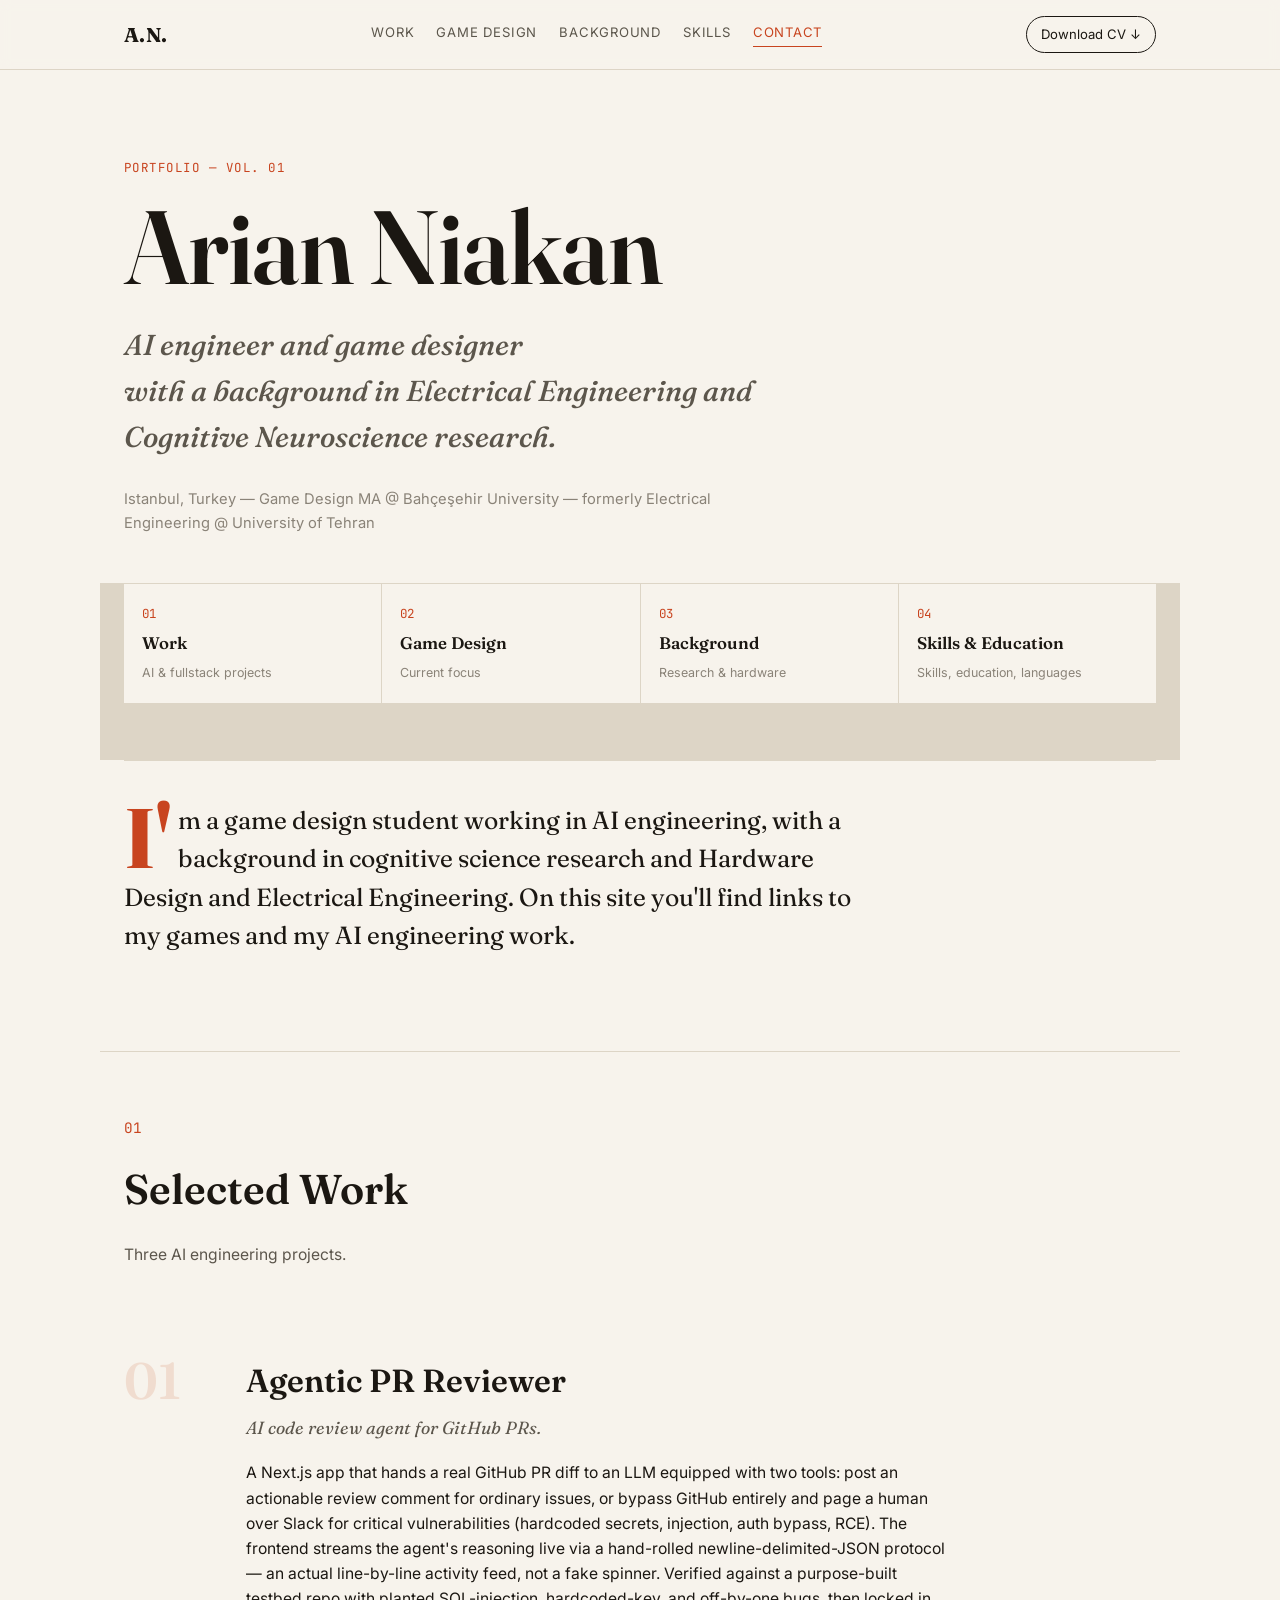
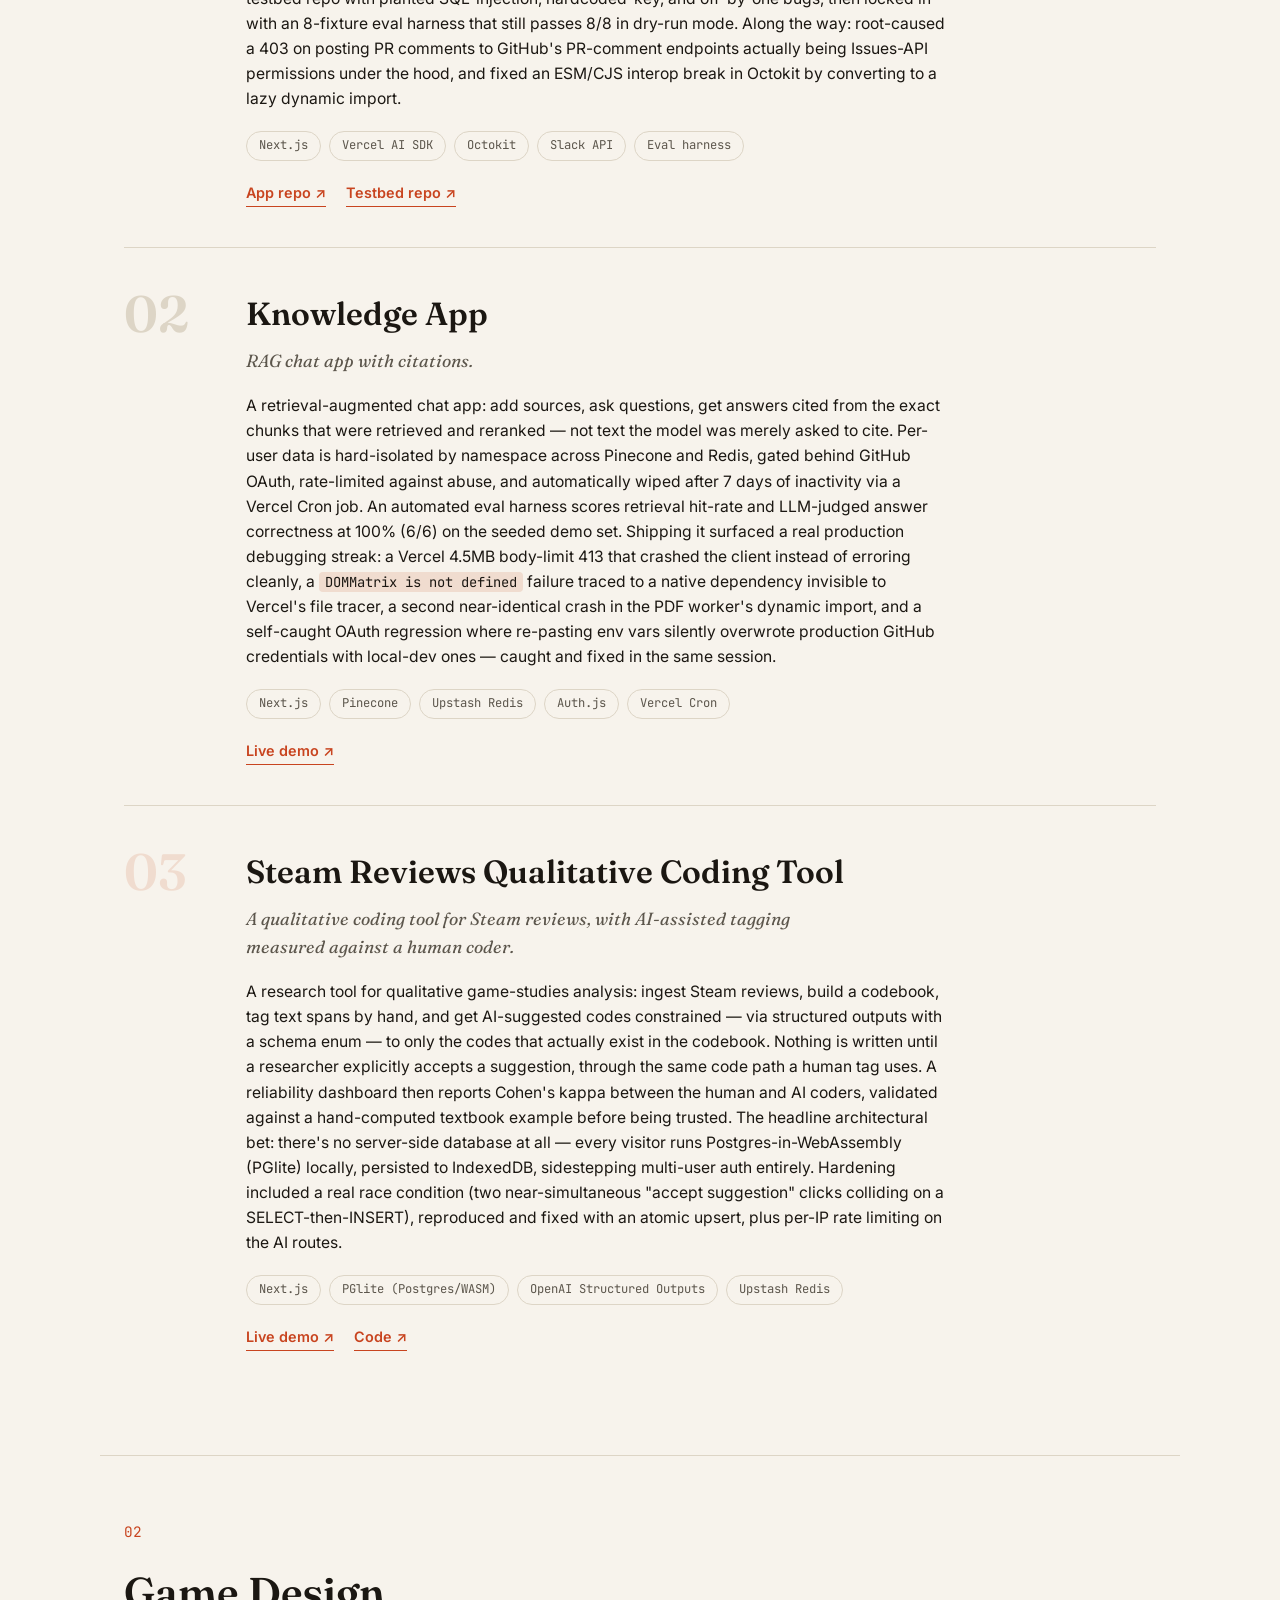
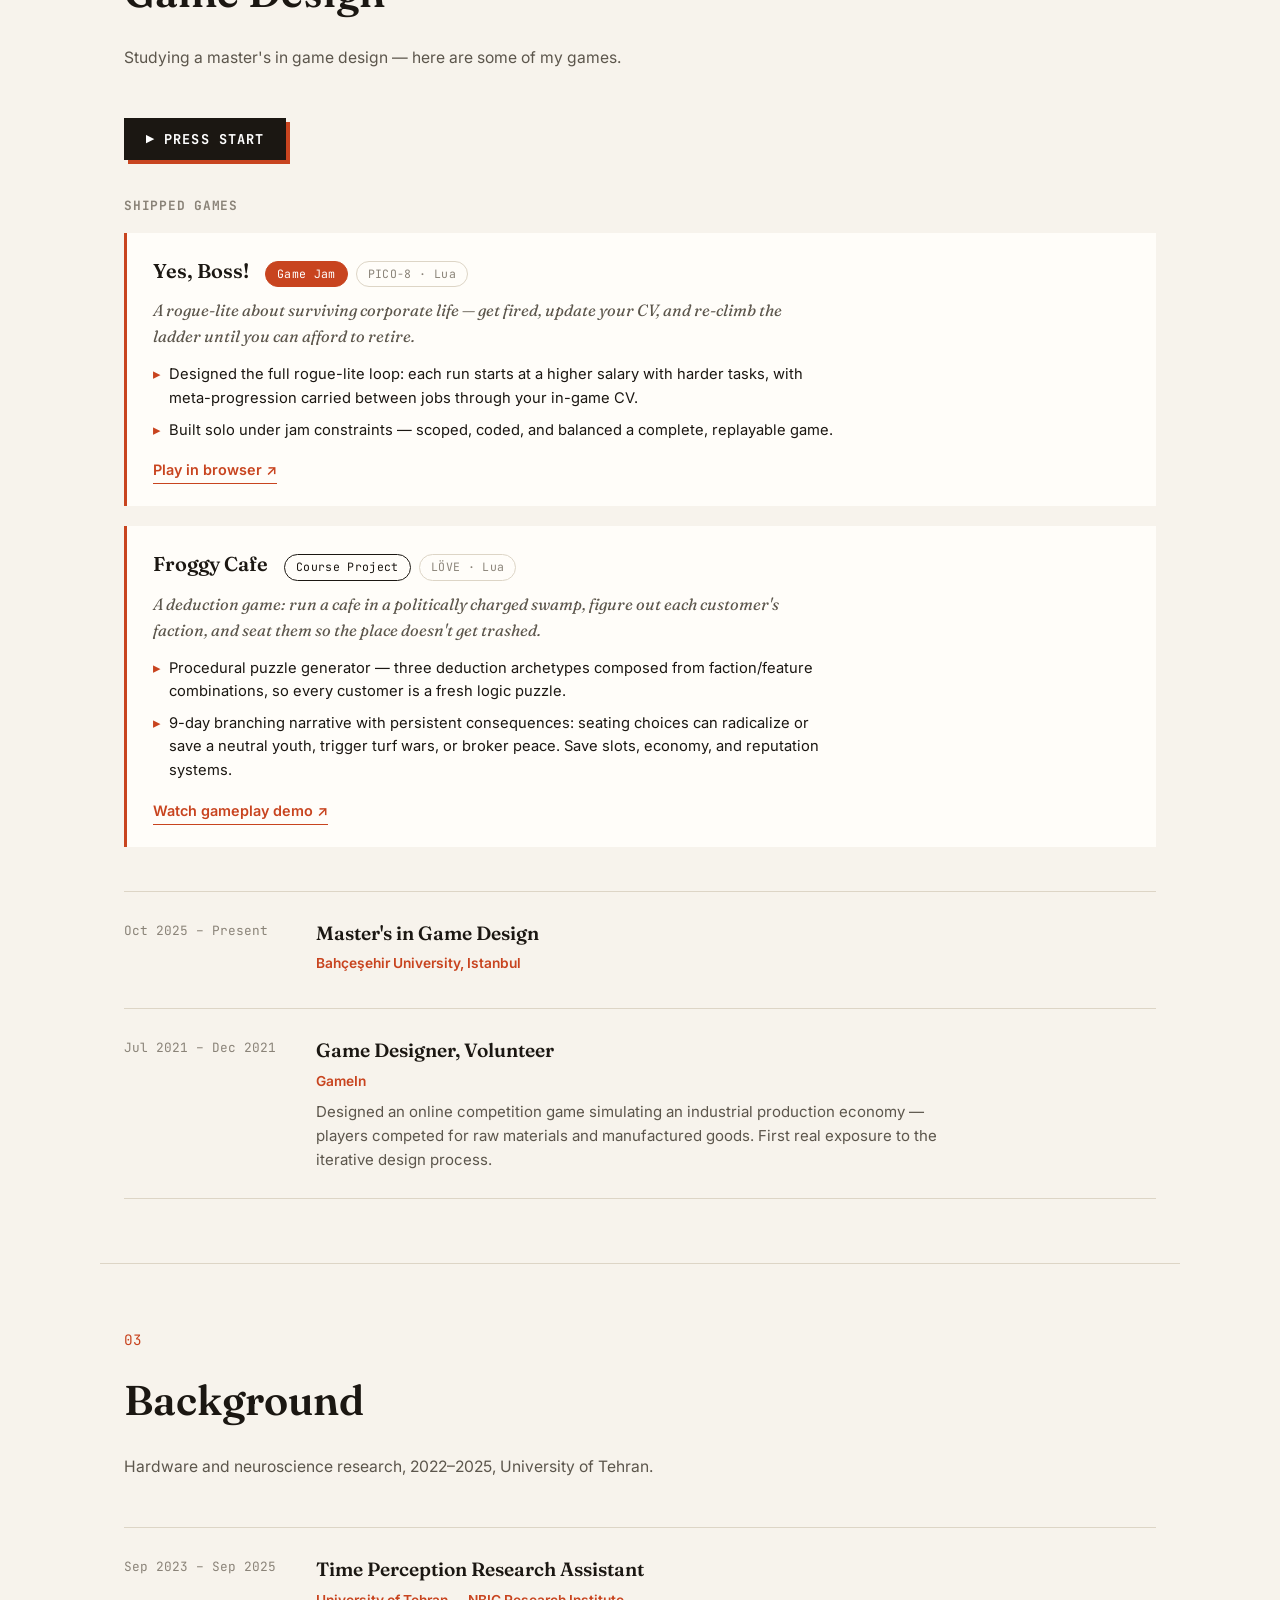
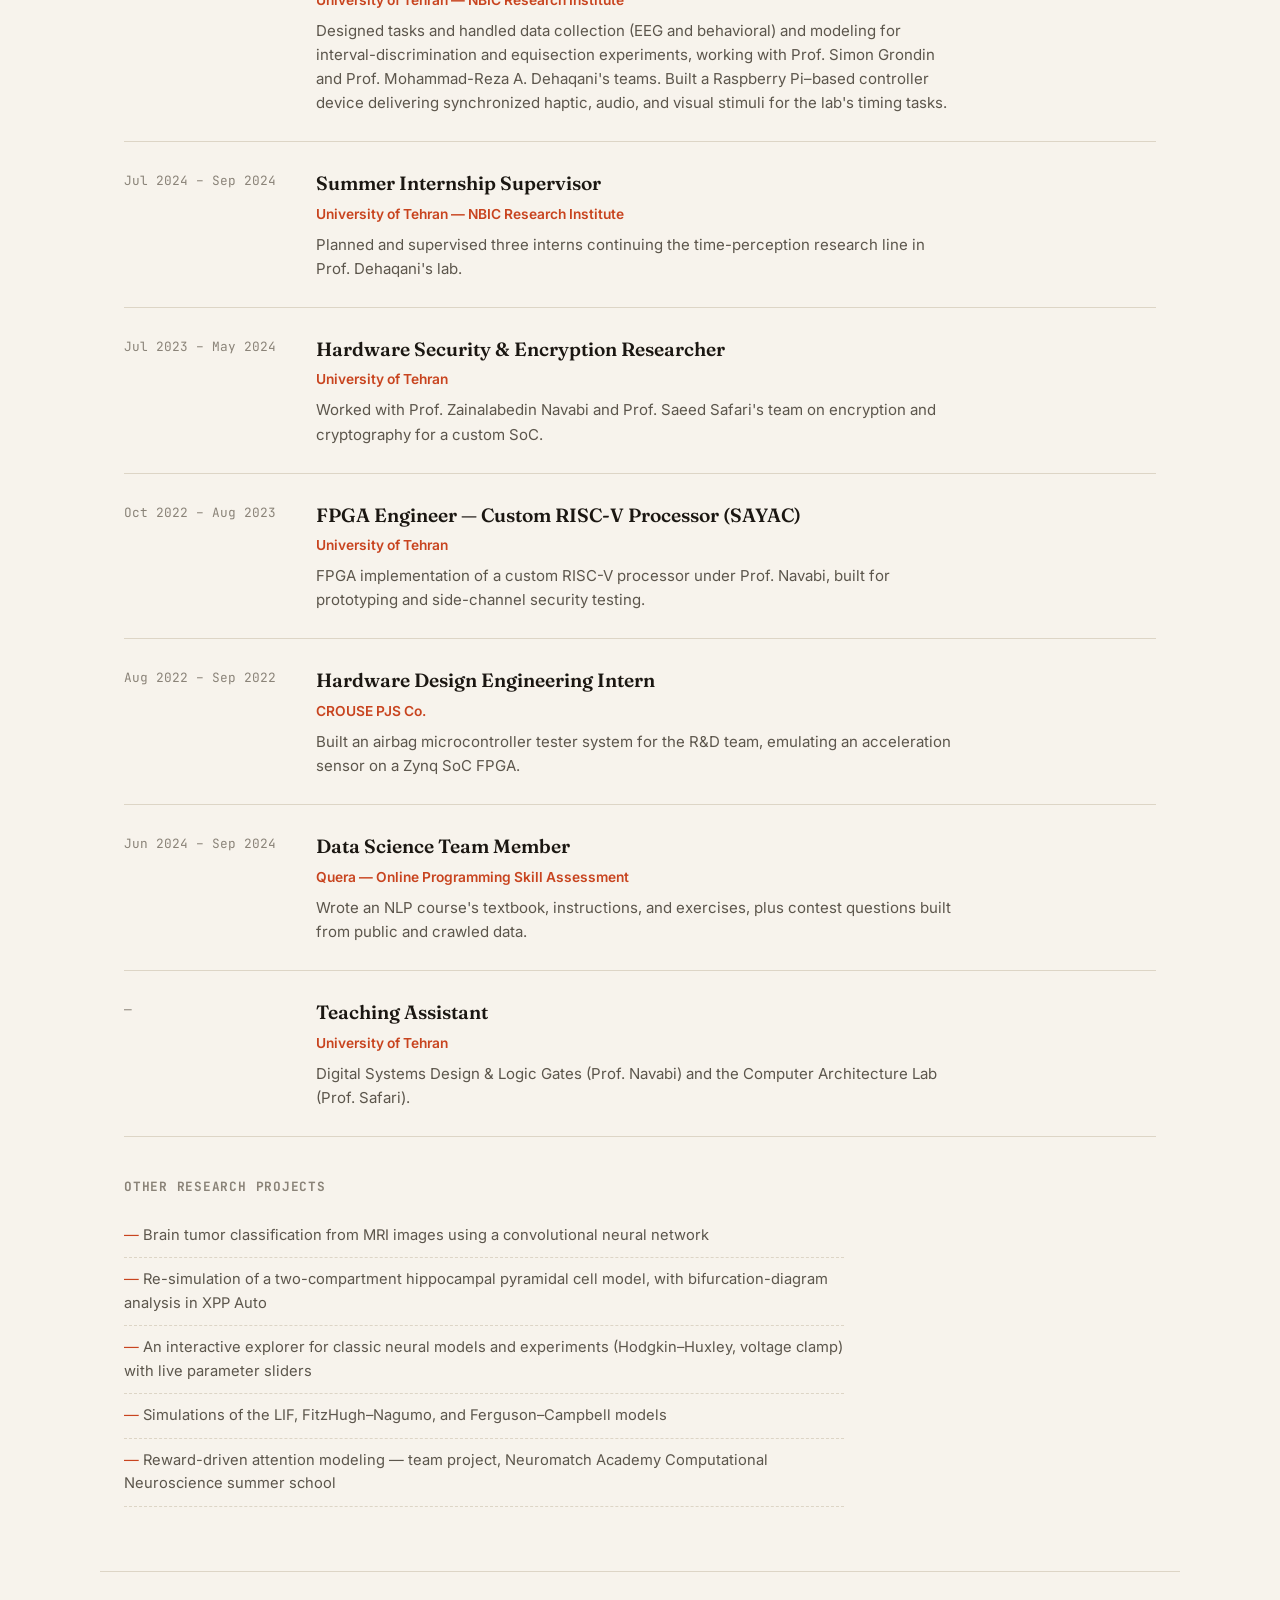
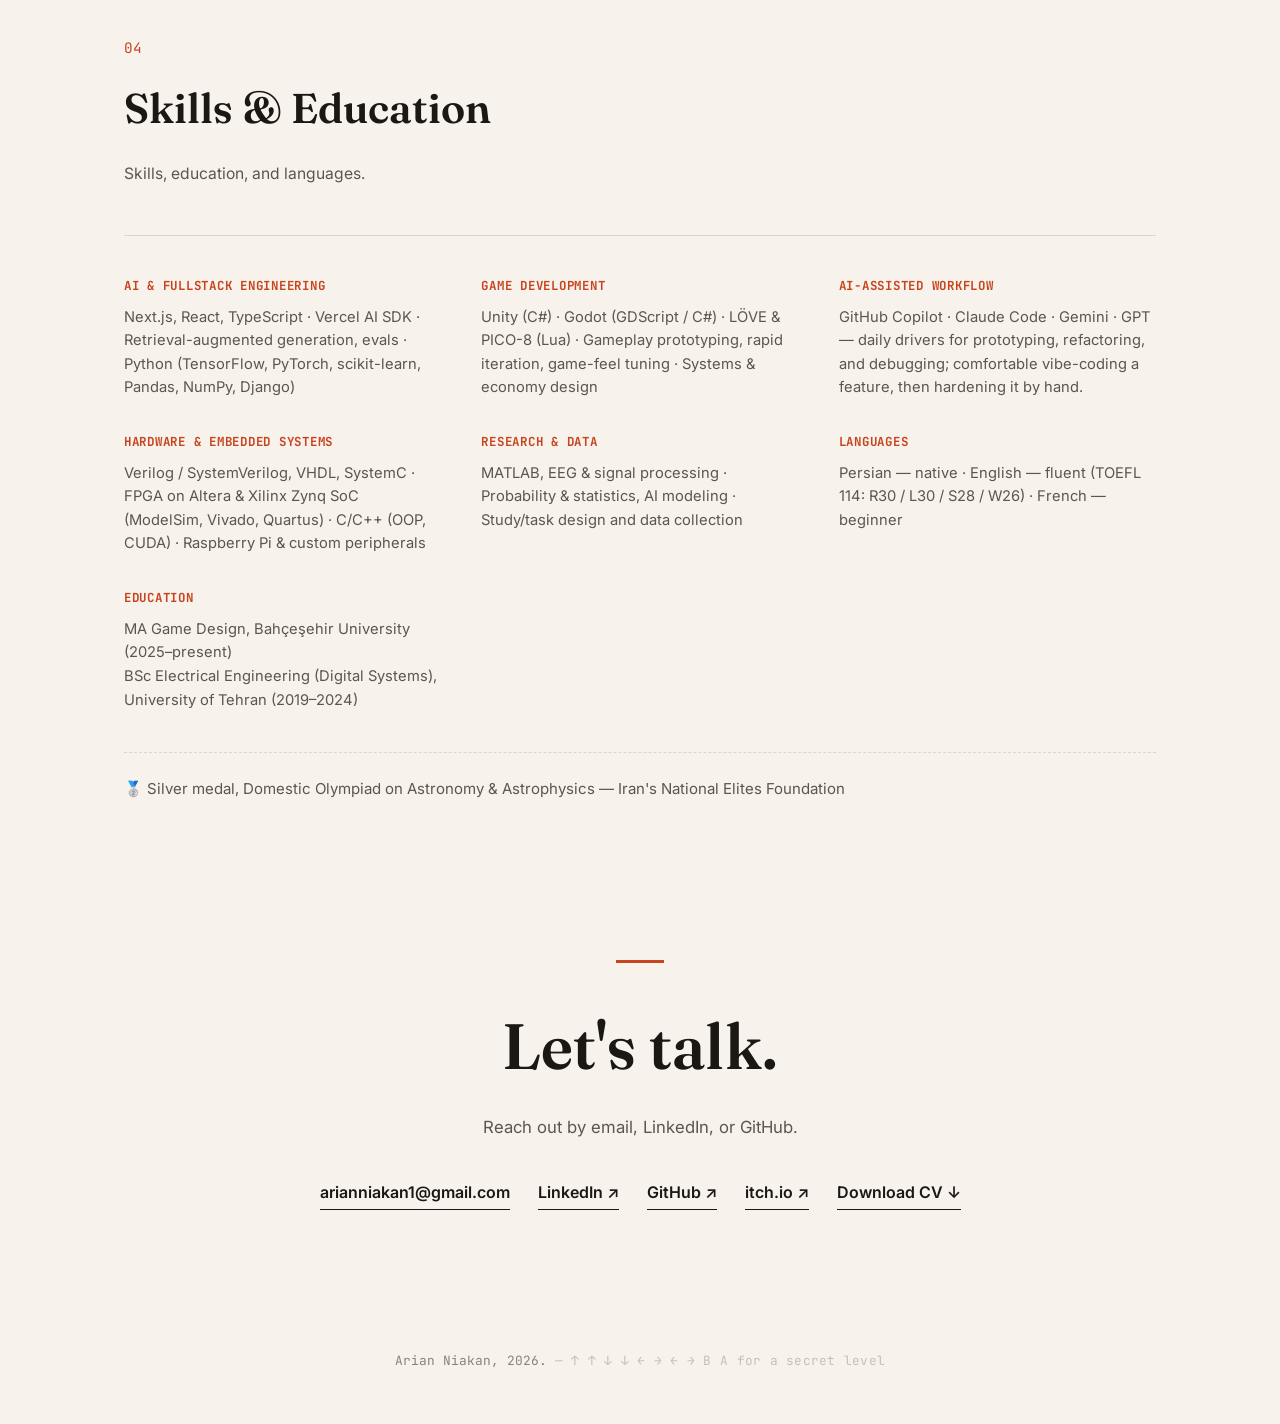
==== commit da21bf96: "Remove Unity Mini-Games Collection entry Co-Authored-By: Claude Sonnet 5 <noreply@anthropic.com>" ====
--- a/index.html
+++ b/index.html
@@ -221,14 +221,6 @@
           <p>Designed an online competition game simulating an industrial production economy — players competed for raw materials and manufactured goods. First real exposure to the iterative design process.</p>
         </div>
       </li>
-      <li class="dispatch">
-        <div class="dispatch-when">—</div>
-        <div class="dispatch-body">
-          <h3>Unity Mini-Games Collection</h3>
-          <p class="dispatch-org">Personal project</p>
-          <p>A set of small, complete mechanics built with free asset packs, showcasing C# scripting, gameplay logic, and scene setup.</p>
-        </div>
-      </li>
     </ul>
   </section>
 
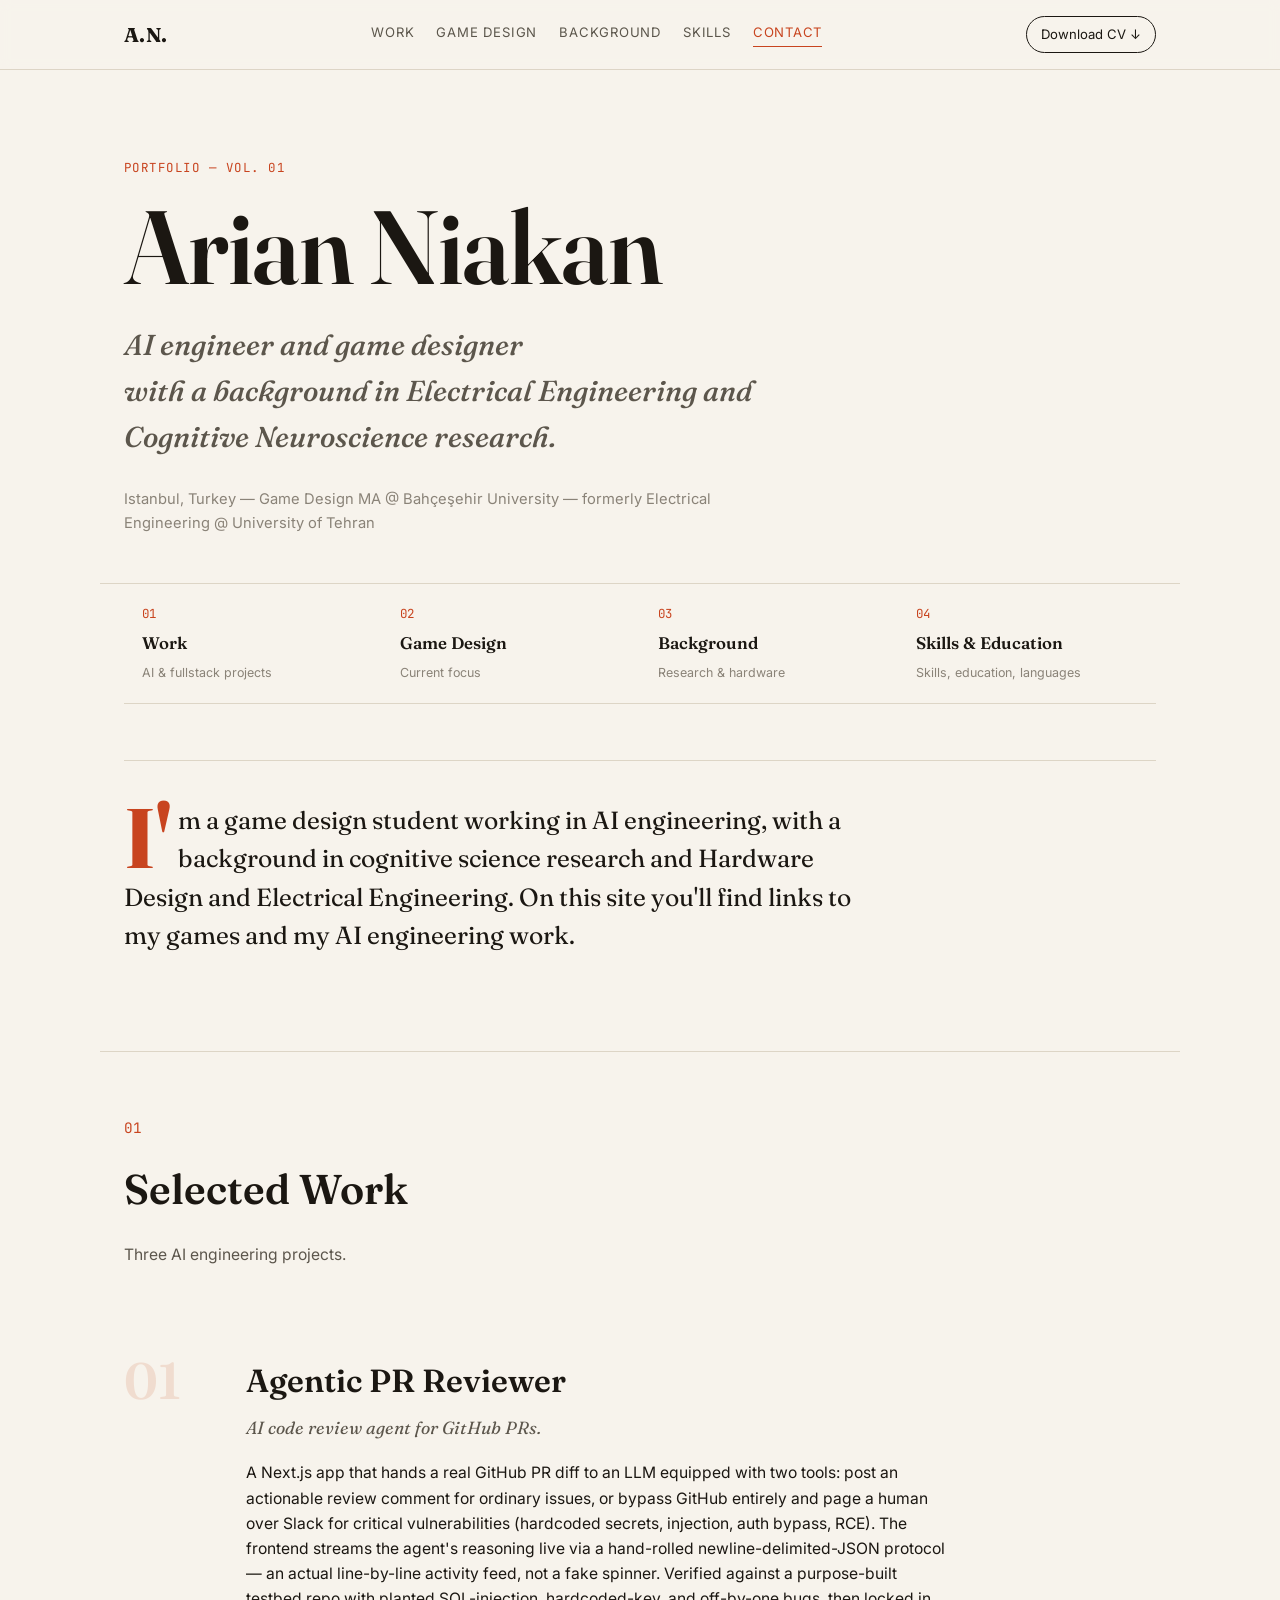
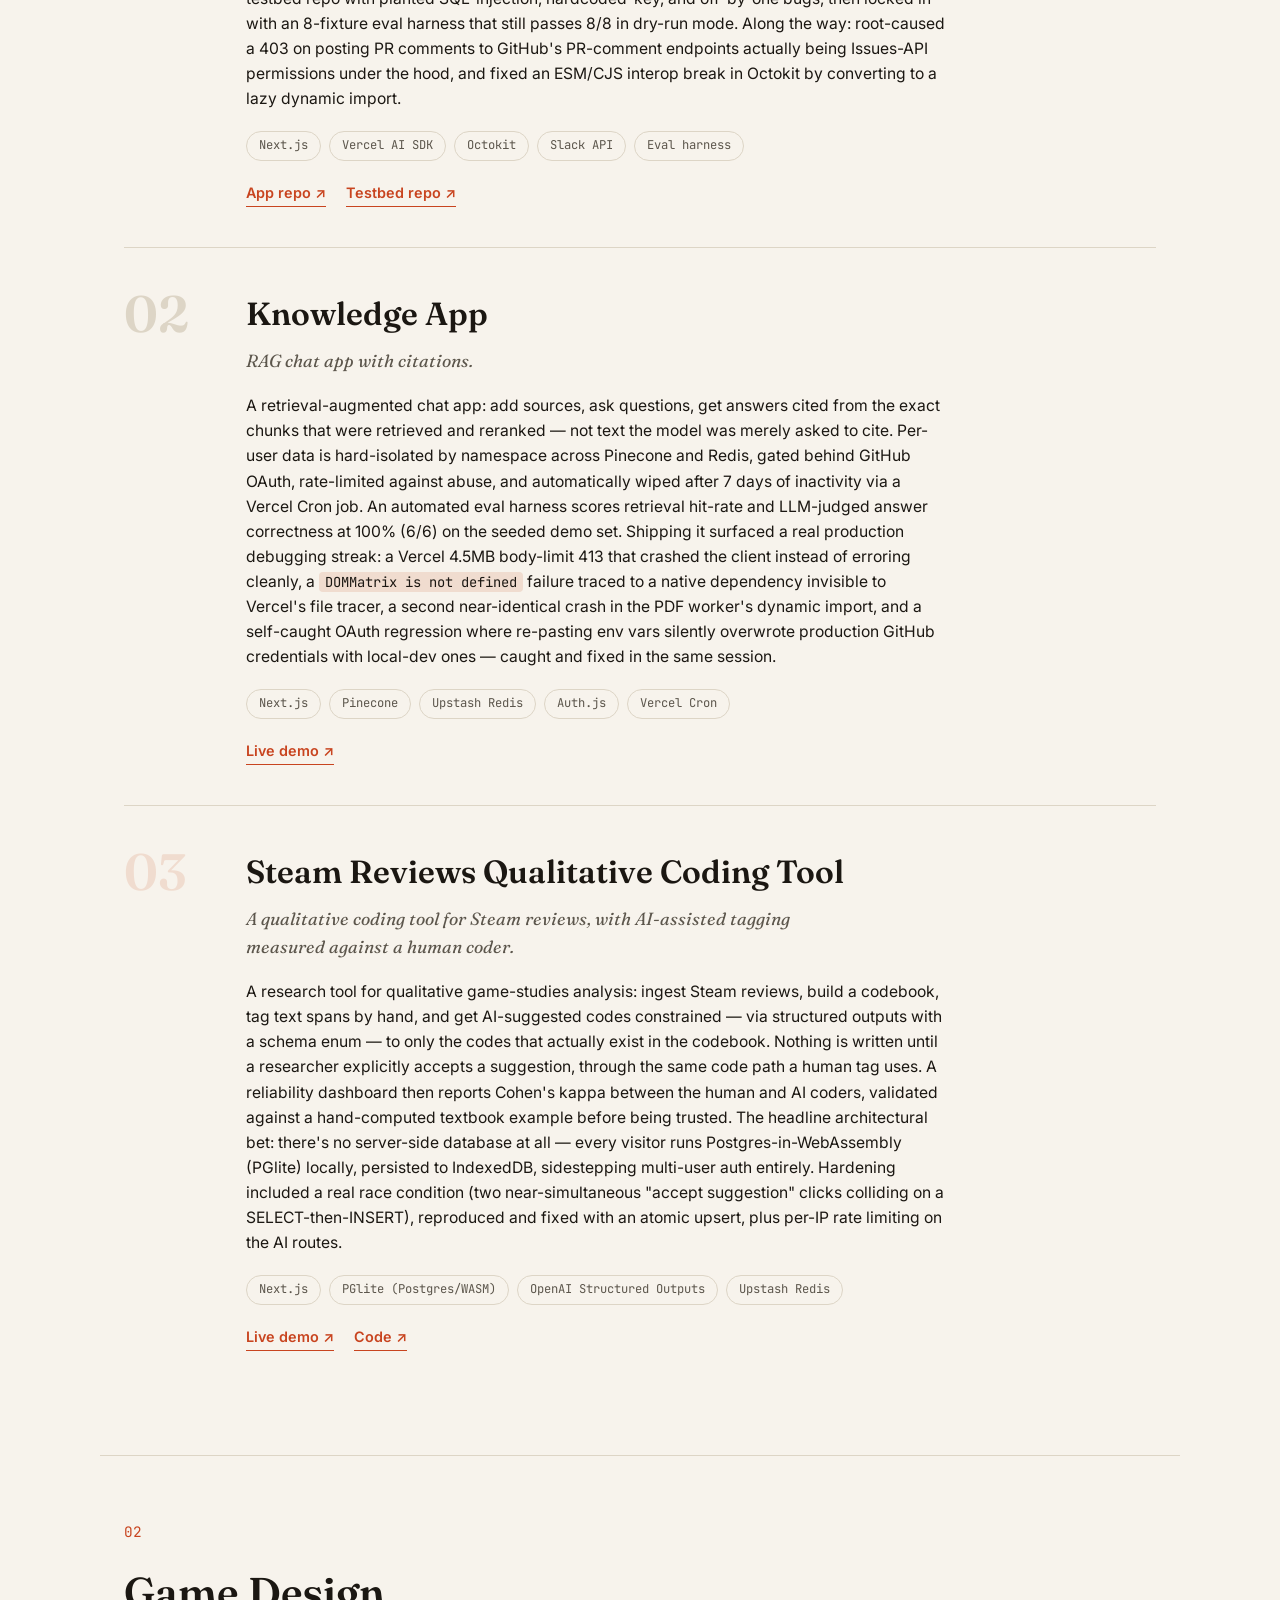
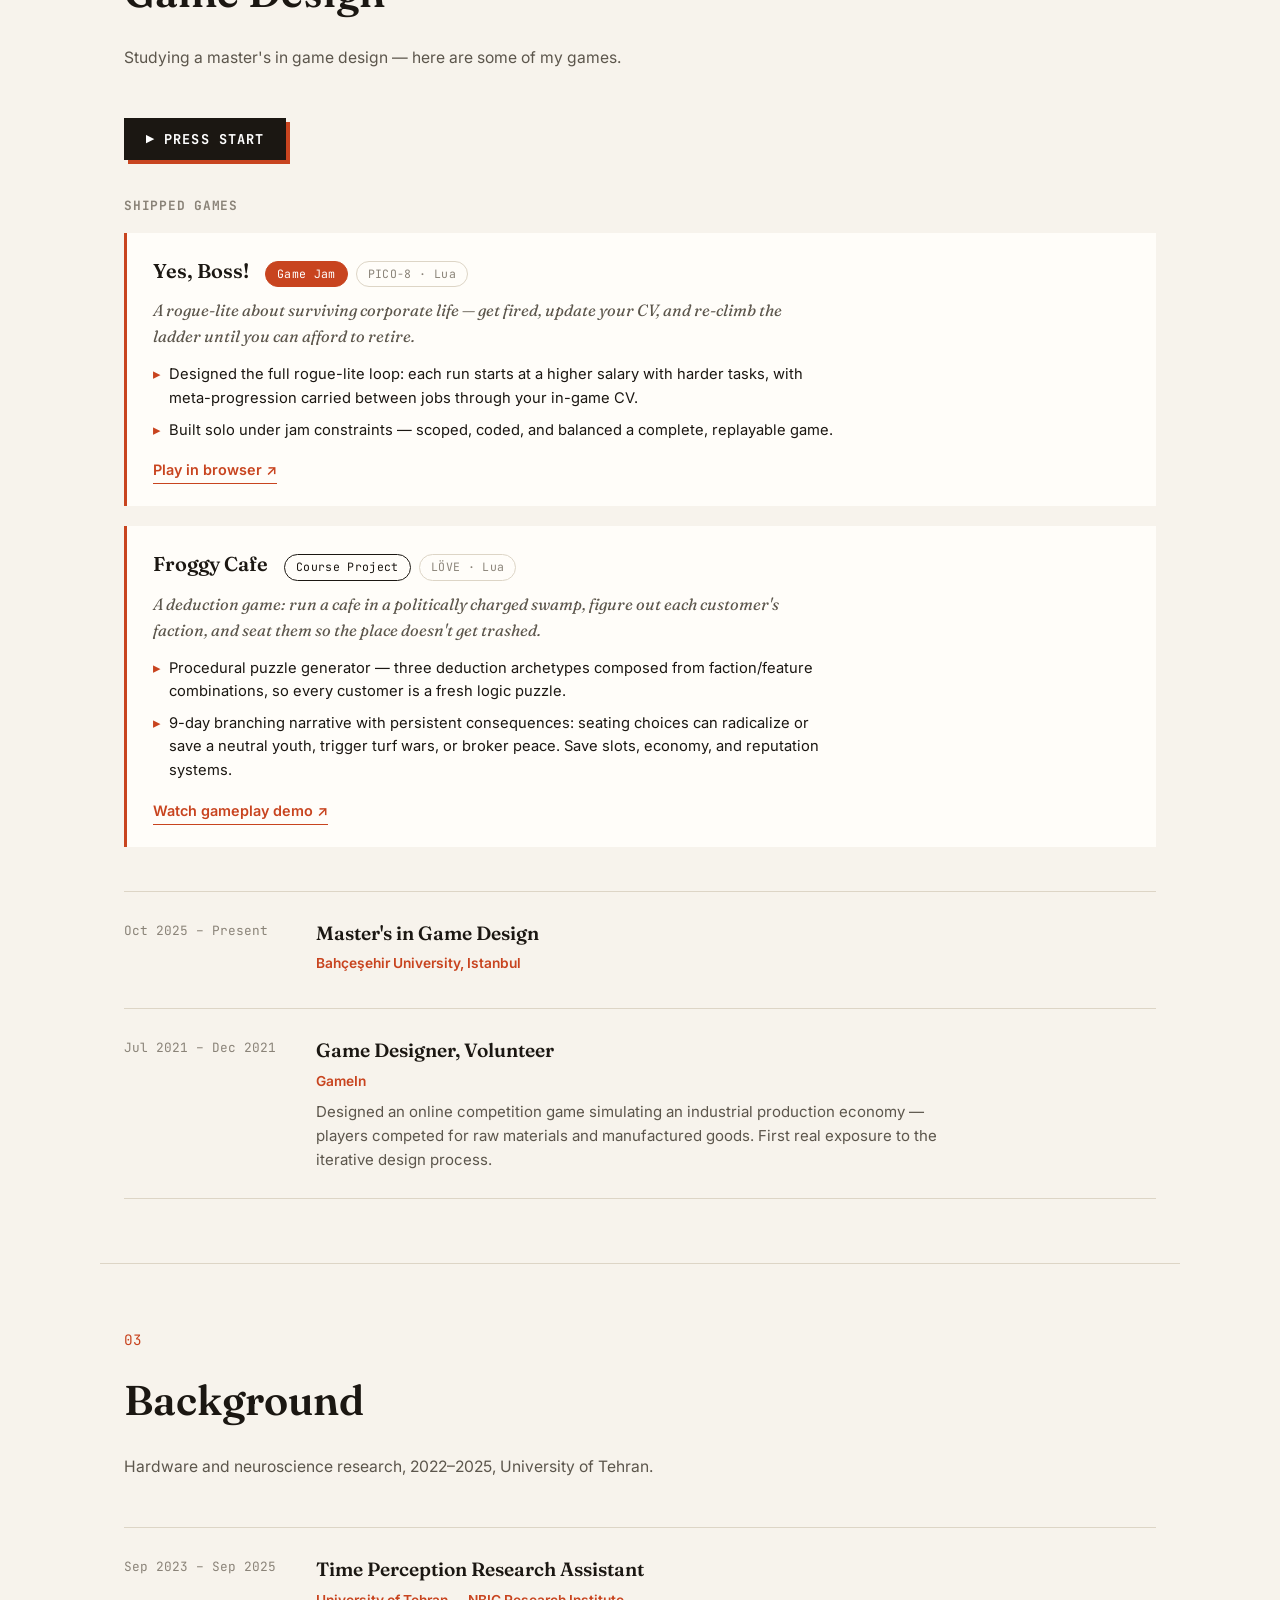
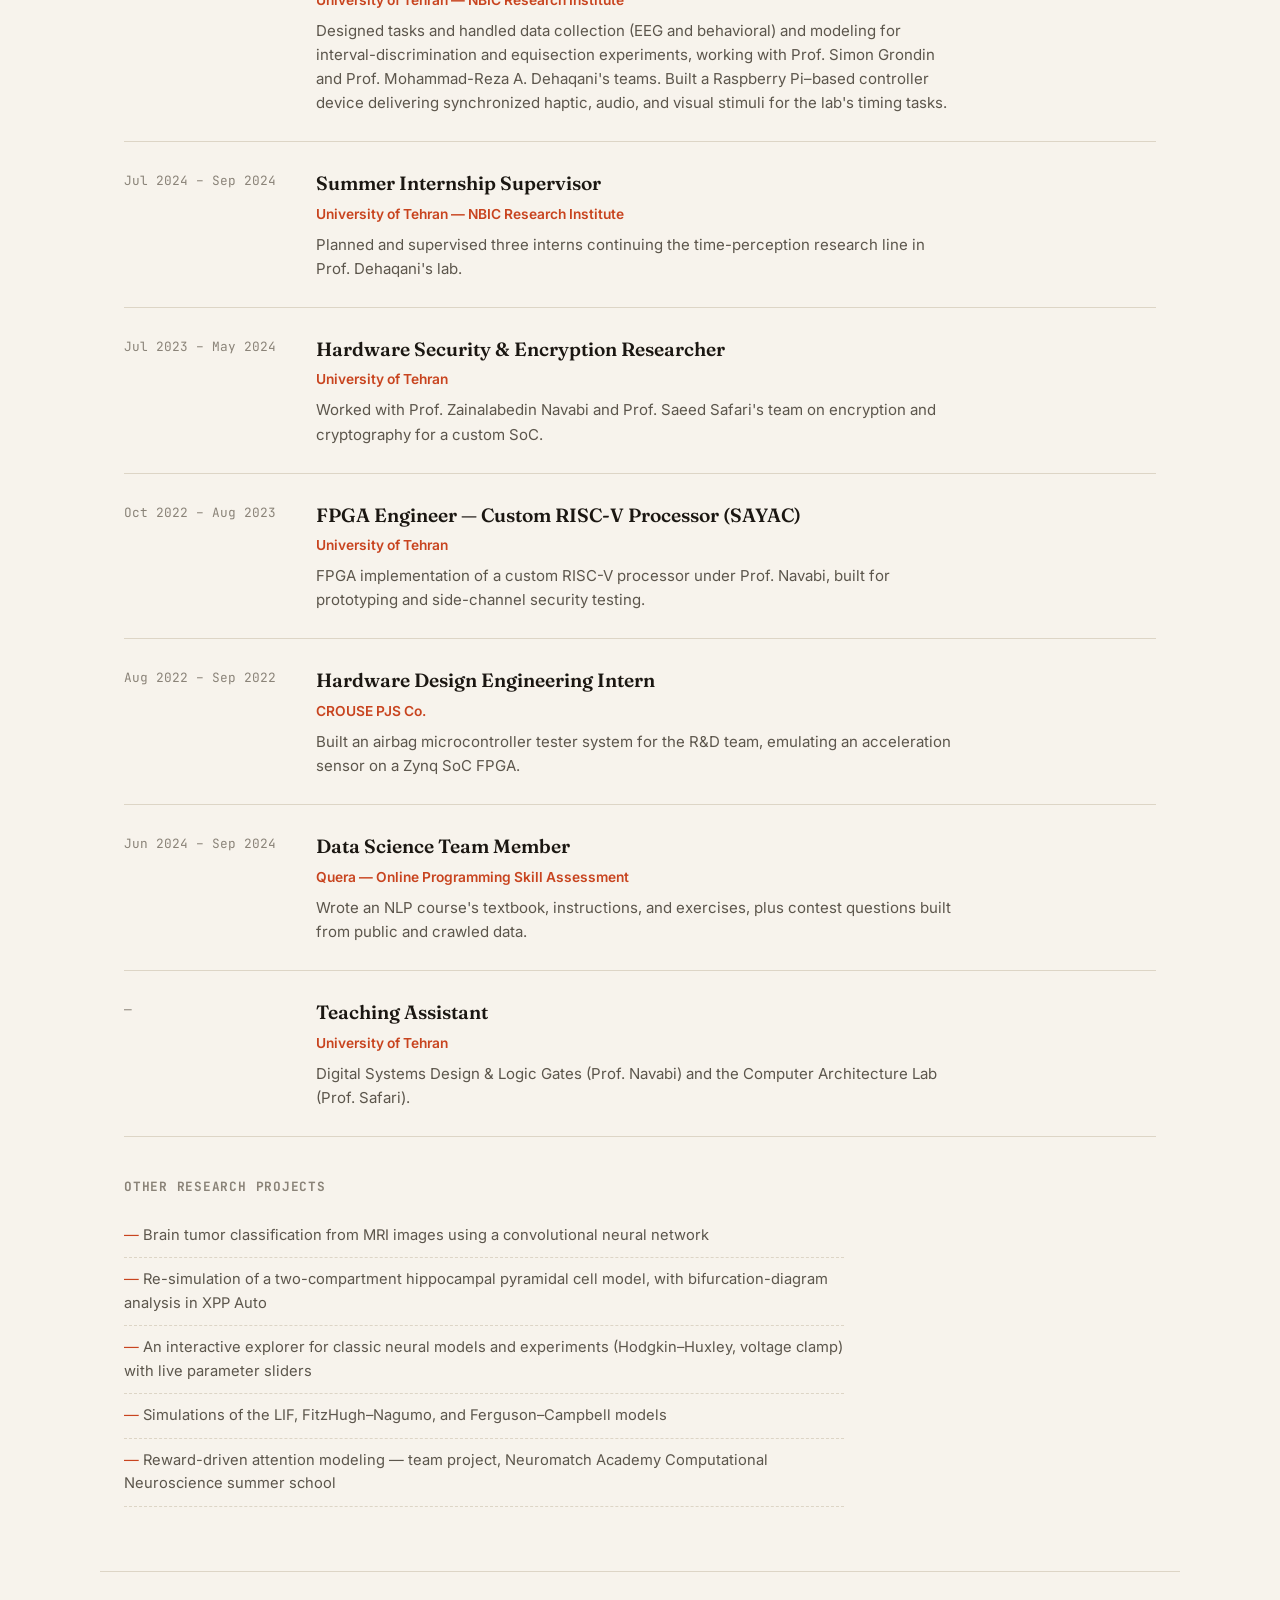
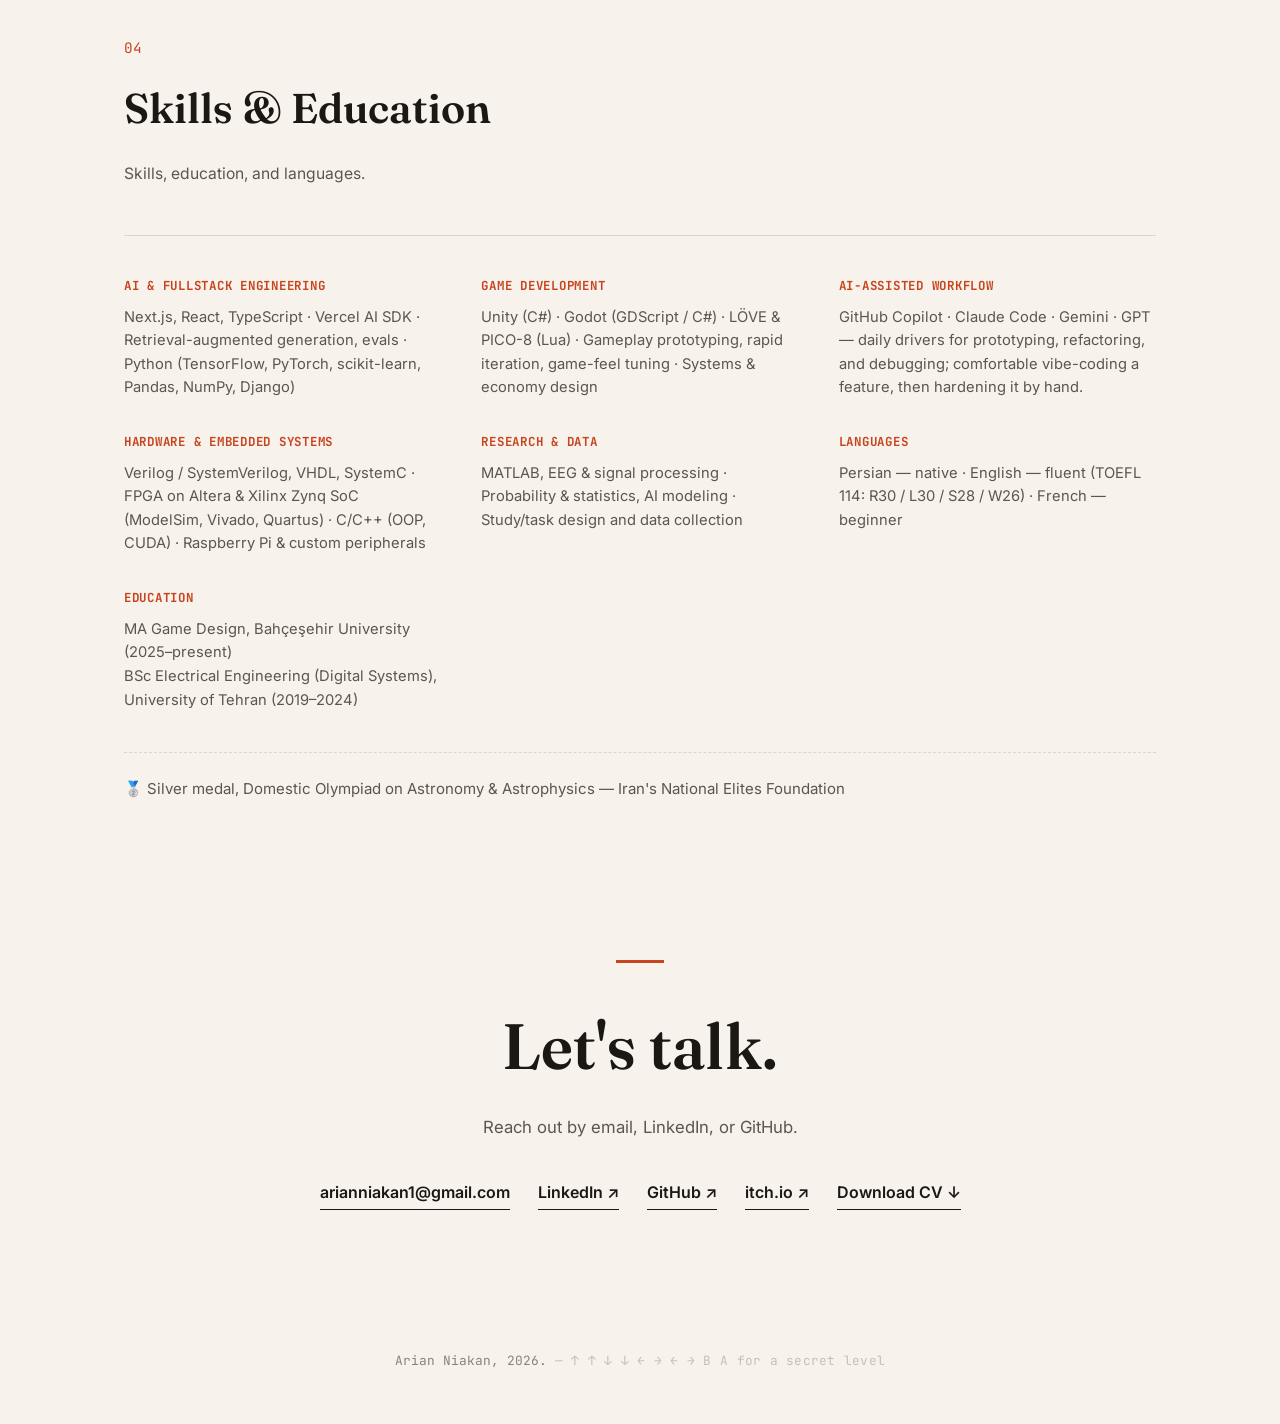
==== commit 1d55bd36: "Fix contents strip background bleeding into container padding The grid-gap divider background was pa" ====
--- a/index.html
+++ b/index.html
@@ -26,7 +26,7 @@
 <link rel="preconnect" href="https://fonts.googleapis.com">
 <link rel="preconnect" href="https://fonts.gstatic.com" crossorigin>
 <link href="https://fonts.googleapis.com/css2?family=Fraunces:ital,opsz,wght@0,9..144,400;0,9..144,500;0,9..144,600;0,9..144,700;1,9..144,500&family=Inter:wght@400;500;600;700&family=JetBrains+Mono:wght@400;500&display=swap" rel="stylesheet">
-<link rel="stylesheet" href="css/style.css">
+<link rel="stylesheet" href="css/style.css?v=2">
 </head>
 <body>
 
--- a/css/style.css
+++ b/css/style.css
@@ -221,10 +221,7 @@
   padding: 0 24px 56px;
   display: grid;
   grid-template-columns: repeat(4, 1fr);
-  gap: 1px;
-  background: var(--rule);
   border-top: 1px solid var(--rule);
-  border-bottom: 1px solid var(--rule);
 }
 
 .contents-item {
@@ -235,6 +232,7 @@
   display: flex;
   flex-direction: column;
   gap: 6px;
+  border-bottom: 1px solid var(--rule);
   transition: background 0.2s ease;
 }
 
